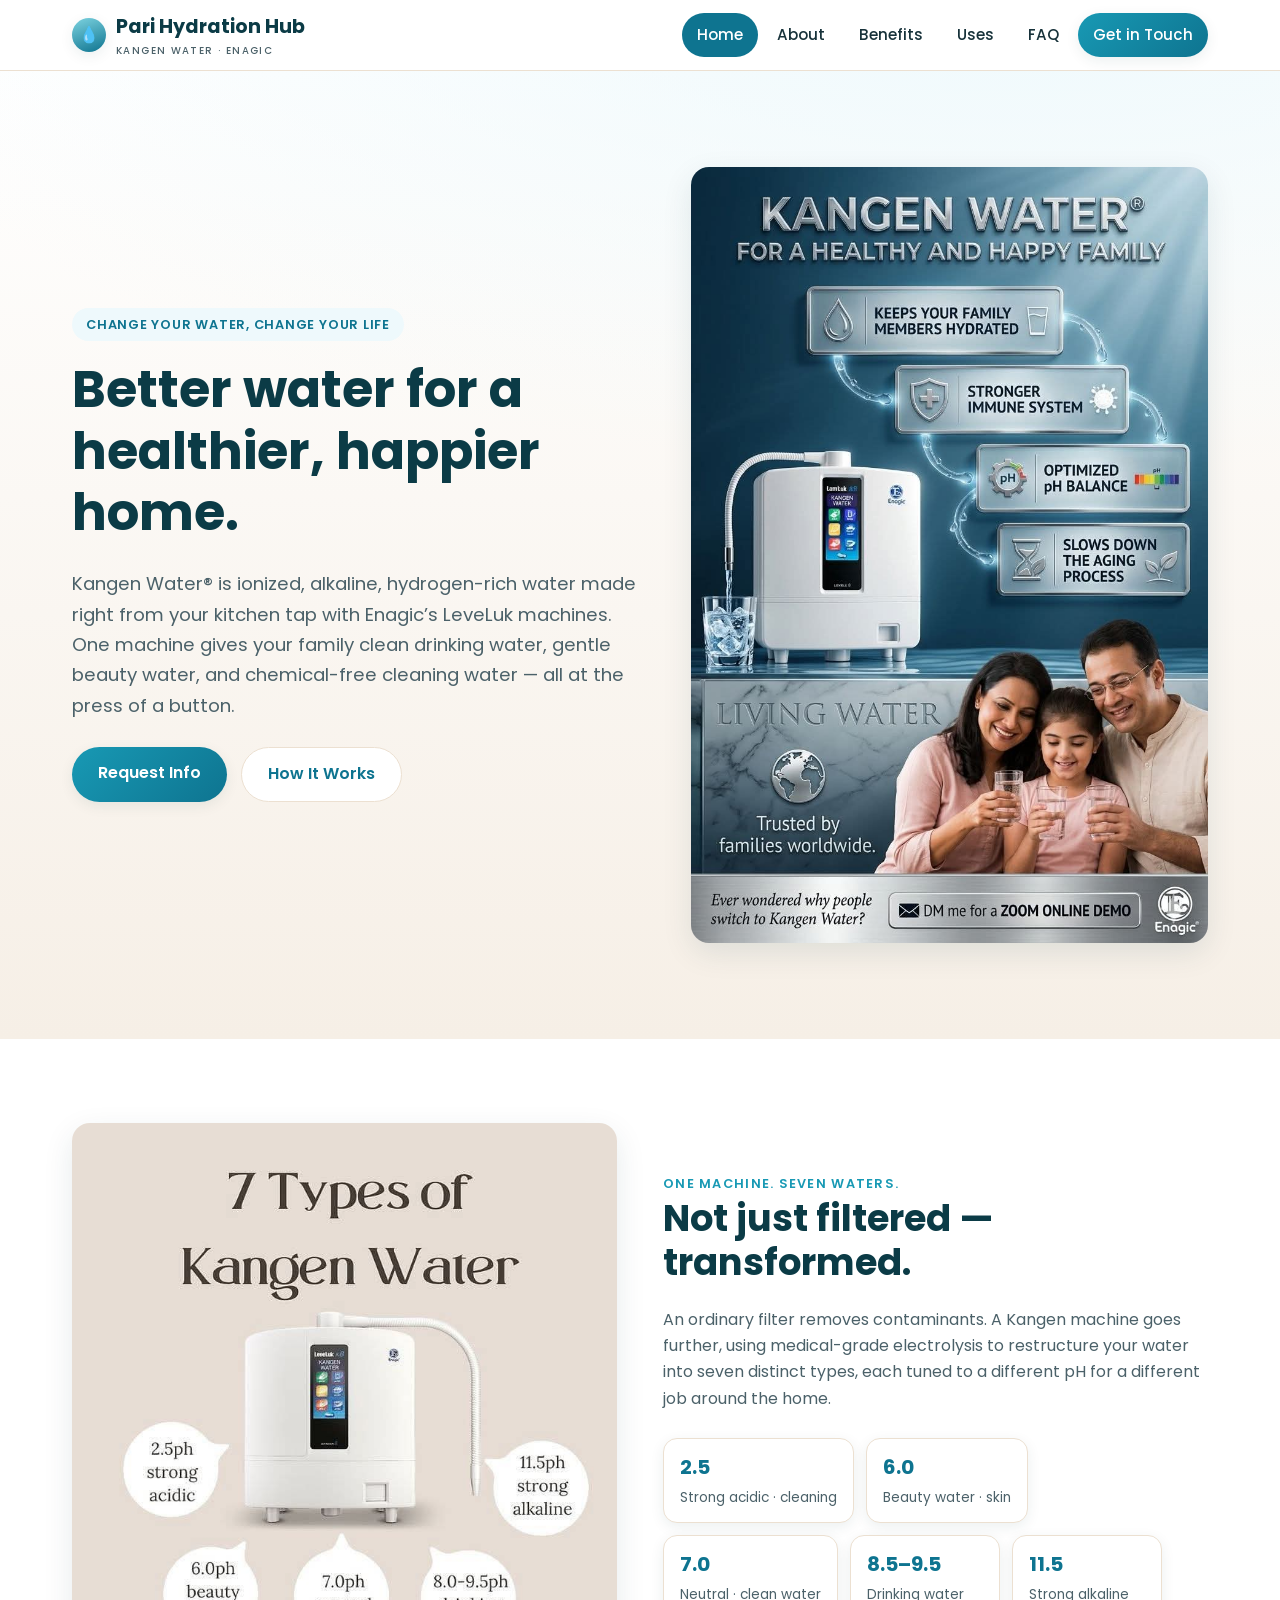
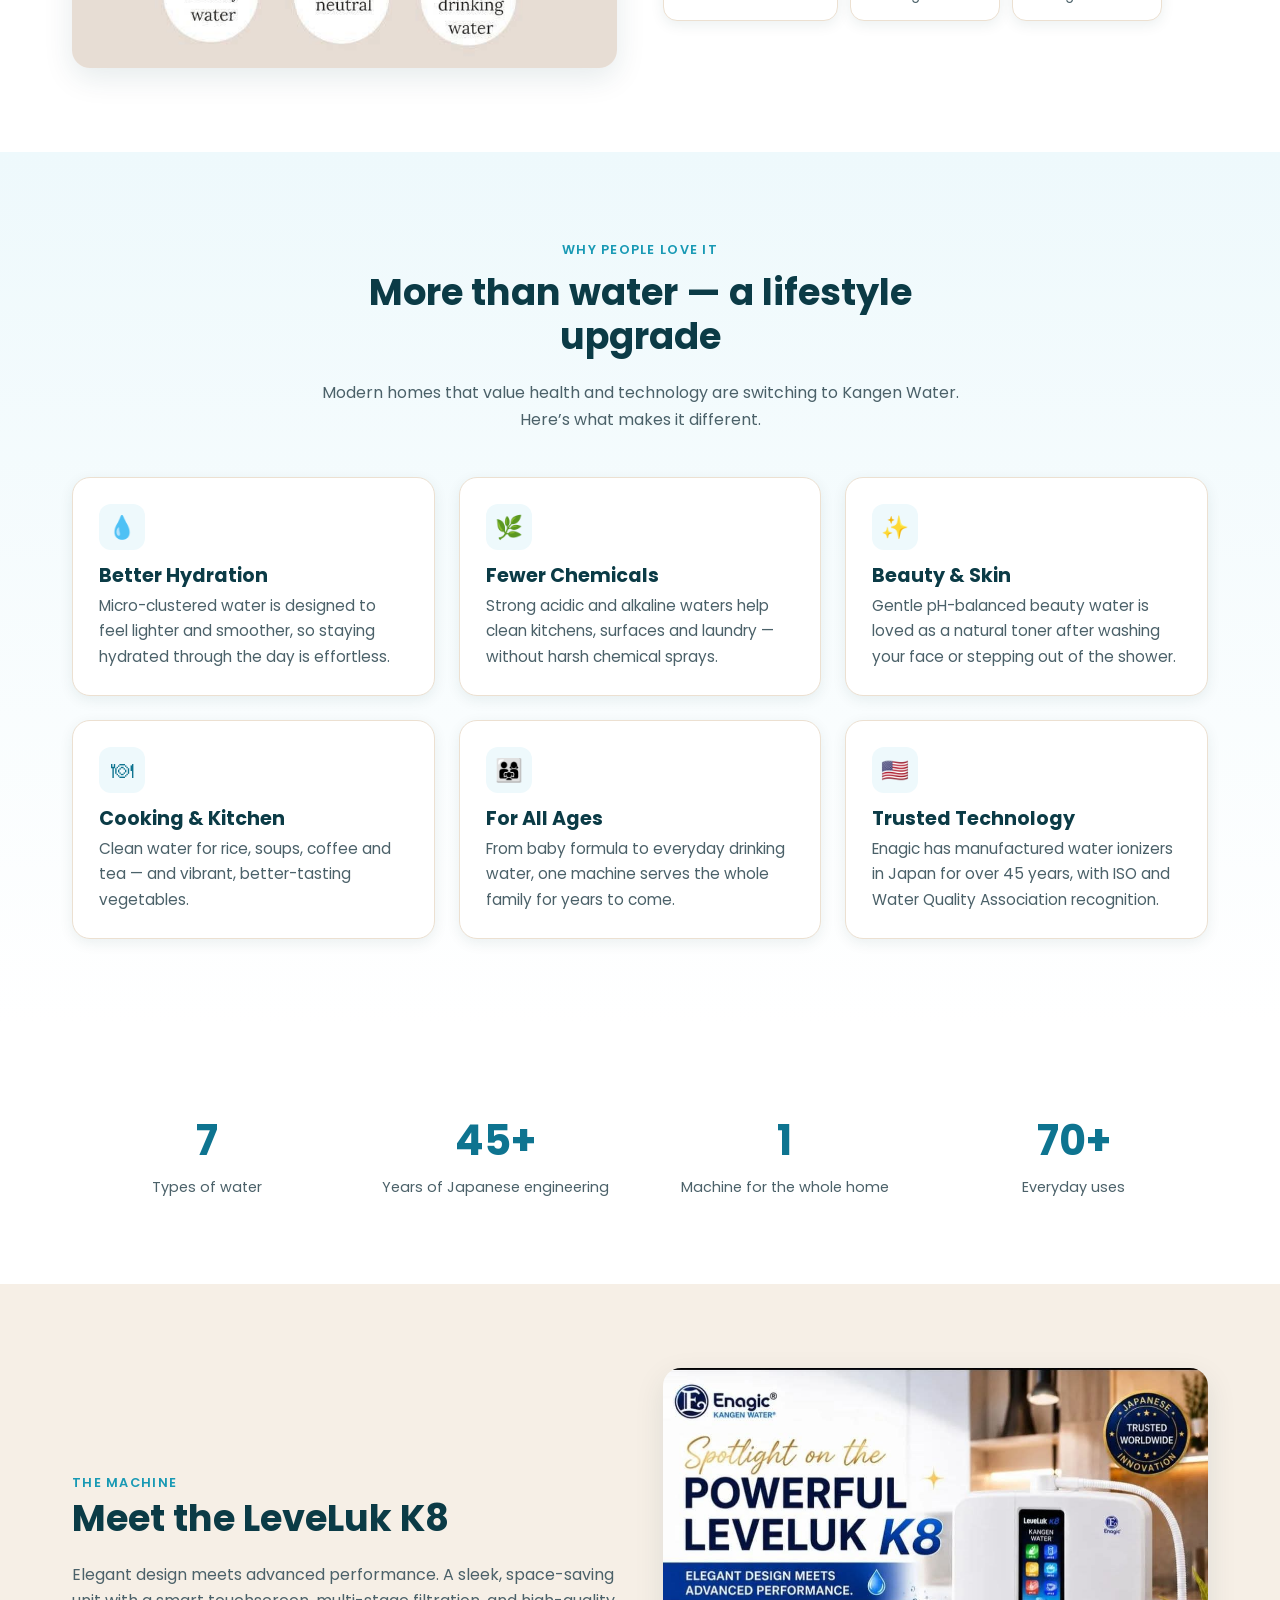
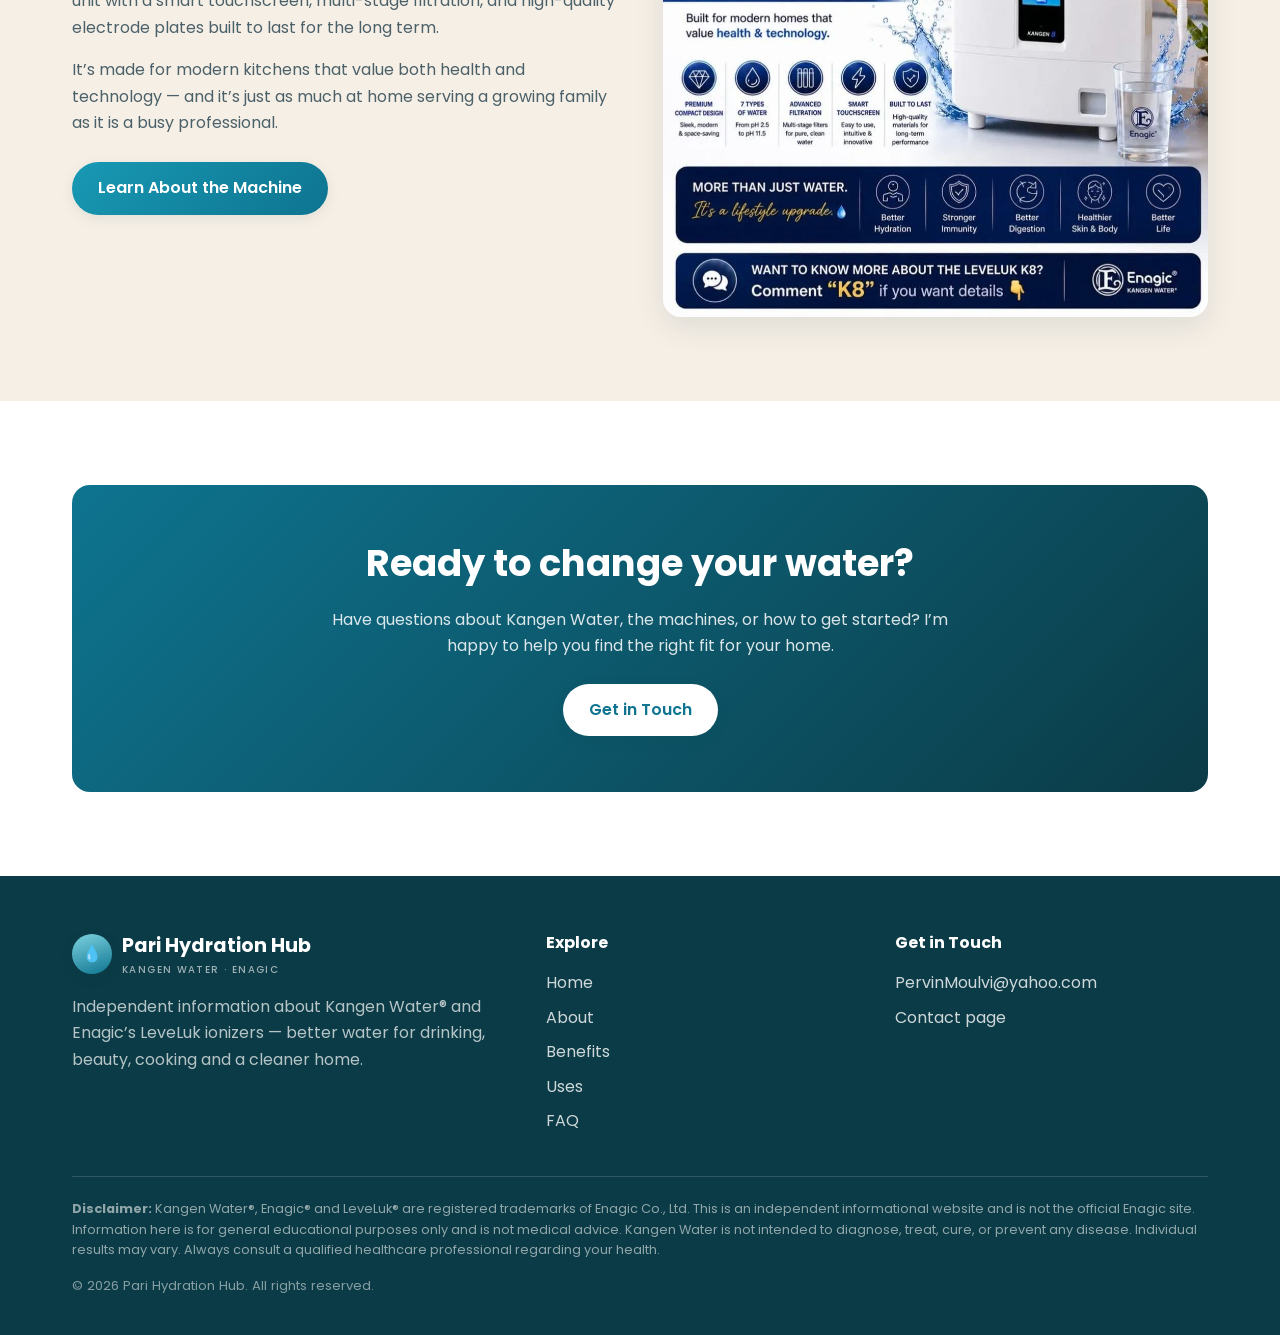
==== index.html @ 1599d46c "Initial commit: Pari Hydration Hub Kangen Water website" ====
<!DOCTYPE html>
<html lang="en">
<head>
  <meta charset="UTF-8" />
  <meta name="viewport" content="width=device-width, initial-scale=1.0" />
  <title>Pari Hydration Hub — Kangen Water by Enagic</title>
  <meta name="description" content="Discover Kangen Water — ionized, alkaline, hydrogen-rich water from Enagic's LeveLuk machines. One machine, seven types of water for drinking, beauty, cooking and cleaning." />
  <link rel="preconnect" href="https://fonts.googleapis.com" />
  <link rel="preconnect" href="https://fonts.gstatic.com" crossorigin />
  <link href="https://fonts.googleapis.com/css2?family=Poppins:wght@400;500;600;700&display=swap" rel="stylesheet" />
  <link rel="stylesheet" href="css/styles.css" />
</head>
<body>

  <!-- HEADER -->
  <header class="site-header">
    <nav class="nav">
      <a class="brand" href="index.html">
        <span class="drop">&#128167;</span>
        <span>Pari Hydration Hub<small>Kangen Water &middot; Enagic</small></span>
      </a>
      <button class="nav-toggle" aria-label="Toggle menu"><span></span><span></span><span></span></button>
      <ul class="nav-links">
        <li><a href="index.html" class="active">Home</a></li>
        <li><a href="about.html">About</a></li>
        <li><a href="benefits.html">Benefits</a></li>
        <li><a href="uses.html">Uses</a></li>
        <li><a href="faq.html">FAQ</a></li>
        <li><a href="contact.html" class="nav-cta">Get in Touch</a></li>
      </ul>
    </nav>
  </header>

  <!-- HERO -->
  <section class="hero">
    <div class="container hero-grid">
      <div>
        <span class="eyebrow">Change Your Water, Change Your Life</span>
        <h1>Better water for a healthier, happier home.</h1>
        <p class="lead">Kangen Water&reg; is ionized, alkaline, hydrogen-rich water made right from your kitchen tap with Enagic&rsquo;s LeveLuk machines. One machine gives your family clean drinking water, gentle beauty water, and chemical-free cleaning water &mdash; all at the press of a button.</p>
        <div class="btn-row">
          <a href="contact.html" class="btn btn-primary">Request Info</a>
          <a href="about.html" class="btn btn-ghost">How It Works</a>
        </div>
      </div>
      <div class="hero-img">
        <img src="img/happy-family.jpg" alt="A family enjoying Kangen Water together" />
      </div>
    </div>
  </section>

  <!-- INTRO / SEVEN TYPES -->
  <section class="block">
    <div class="container split">
      <div class="split-media">
        <img src="img/seven-types.jpg" alt="The seven types of Kangen Water and their pH levels" />
      </div>
      <div>
        <span class="eyebrow" style="color:var(--blue-500);font-weight:600;letter-spacing:.1em;text-transform:uppercase;font-size:.8rem;">One Machine. Seven Waters.</span>
        <h2>Not just filtered &mdash; transformed.</h2>
        <p>An ordinary filter removes contaminants. A Kangen machine goes further, using medical-grade electrolysis to restructure your water into seven distinct types, each tuned to a different pH for a different job around the home.</p>
        <ul class="ph-list">
          <li><b>2.5</b><span>Strong acidic &middot; cleaning</span></li>
          <li><b>6.0</b><span>Beauty water &middot; skin</span></li>
          <li><b>7.0</b><span>Neutral &middot; clean water</span></li>
          <li><b>8.5&ndash;9.5</b><span>Drinking water</span></li>
          <li><b>11.5</b><span>Strong alkaline</span></li>
        </ul>
      </div>
    </div>
  </section>

  <!-- FEATURE CARDS -->
  <section class="block tint">
    <div class="container">
      <div class="section-head">
        <span class="eyebrow">Why People Love It</span>
        <h2>More than water &mdash; a lifestyle upgrade</h2>
        <p>Modern homes that value health and technology are switching to Kangen Water. Here&rsquo;s what makes it different.</p>
      </div>
      <div class="grid grid-3">
        <div class="card">
          <div class="ico">&#128167;</div>
          <h3>Better Hydration</h3>
          <p>Micro-clustered water is designed to feel lighter and smoother, so staying hydrated through the day is effortless.</p>
        </div>
        <div class="card">
          <div class="ico">&#127807;</div>
          <h3>Fewer Chemicals</h3>
          <p>Strong acidic and alkaline waters help clean kitchens, surfaces and laundry &mdash; without harsh chemical sprays.</p>
        </div>
        <div class="card">
          <div class="ico">&#10024;</div>
          <h3>Beauty &amp; Skin</h3>
          <p>Gentle pH-balanced beauty water is loved as a natural toner after washing your face or stepping out of the shower.</p>
        </div>
        <div class="card">
          <div class="ico">&#127869;</div>
          <h3>Cooking &amp; Kitchen</h3>
          <p>Clean water for rice, soups, coffee and tea &mdash; and vibrant, better-tasting vegetables.</p>
        </div>
        <div class="card">
          <div class="ico">&#128104;&#8205;&#128105;&#8205;&#128103;</div>
          <h3>For All Ages</h3>
          <p>From baby formula to everyday drinking water, one machine serves the whole family for years to come.</p>
        </div>
        <div class="card">
          <div class="ico">&#127482;&#127480;</div>
          <h3>Trusted Technology</h3>
          <p>Enagic has manufactured water ionizers in Japan for over 45 years, with ISO and Water Quality Association recognition.</p>
        </div>
      </div>
    </div>
  </section>

  <!-- STATS -->
  <section class="block">
    <div class="container">
      <div class="stats">
        <div><div class="n">7</div><div class="l">Types of water</div></div>
        <div><div class="n">45+</div><div class="l">Years of Japanese engineering</div></div>
        <div><div class="n">1</div><div class="l">Machine for the whole home</div></div>
        <div><div class="n">70+</div><div class="l">Everyday uses</div></div>
      </div>
    </div>
  </section>

  <!-- SPOTLIGHT -->
  <section class="block sand">
    <div class="container split reverse">
      <div class="split-media">
        <img src="img/k8-spotlight.jpg" alt="The Enagic LeveLuk K8 Kangen Water machine" />
      </div>
      <div>
        <span class="eyebrow" style="color:var(--blue-500);font-weight:600;letter-spacing:.1em;text-transform:uppercase;font-size:.8rem;">The Machine</span>
        <h2>Meet the LeveLuk K8</h2>
        <p>Elegant design meets advanced performance. A sleek, space-saving unit with a smart touchscreen, multi-stage filtration, and high-quality electrode plates built to last for the long term.</p>
        <p>It&rsquo;s made for modern kitchens that value both health and technology &mdash; and it&rsquo;s just as much at home serving a growing family as it is a busy professional.</p>
        <div class="btn-row">
          <a href="about.html" class="btn btn-primary">Learn About the Machine</a>
        </div>
      </div>
    </div>
  </section>

  <!-- CTA -->
  <section class="block">
    <div class="container">
      <div class="cta-band">
        <h2>Ready to change your water?</h2>
        <p>Have questions about Kangen Water, the machines, or how to get started? I&rsquo;m happy to help you find the right fit for your home.</p>
        <a href="contact.html" class="btn btn-primary">Get in Touch</a>
      </div>
    </div>
  </section>

  <!-- FOOTER -->
  <footer class="site-footer">
    <div class="container">
      <div class="footer-grid">
        <div>
          <a class="brand footer-brand" href="index.html" style="color:#fff;">
            <span class="drop">&#128167;</span>
            <span>Pari Hydration Hub<small style="color:rgba(255,255,255,.6);">Kangen Water &middot; Enagic</small></span>
          </a>
          <p style="color:rgba(255,255,255,.7); margin-top:16px; max-width:32em;">Independent information about Kangen Water&reg; and Enagic&rsquo;s LeveLuk ionizers &mdash; better water for drinking, beauty, cooking and a cleaner home.</p>
        </div>
        <div>
          <h4>Explore</h4>
          <ul>
            <li><a href="index.html">Home</a></li>
            <li><a href="about.html">About</a></li>
            <li><a href="benefits.html">Benefits</a></li>
            <li><a href="uses.html">Uses</a></li>
            <li><a href="faq.html">FAQ</a></li>
          </ul>
        </div>
        <div>
          <h4>Get in Touch</h4>
          <ul>
            <li><a href="mailto:PervinMoulvi@yahoo.com">PervinMoulvi@yahoo.com</a></li>
            <li><a href="contact.html">Contact page</a></li>
          </ul>
        </div>
      </div>
      <p class="disclaimer">
        <strong>Disclaimer:</strong> Kangen Water&reg;, Enagic&reg; and LeveLuk&reg; are registered trademarks of Enagic Co., Ltd. This is an independent informational website and is not the official Enagic site. Information here is for general educational purposes only and is not medical advice. Kangen Water is not intended to diagnose, treat, cure, or prevent any disease. Individual results may vary. Always consult a qualified healthcare professional regarding your health.
      </p>
      <p class="copyright">&copy; <span id="year">2026</span> Pari Hydration Hub. All rights reserved.</p>
    </div>
  </footer>

  <script src="js/main.js"></script>
</body>
</html>
---- css/styles.css ----
/* ===============================================================
   Pari Hydration Hub — shared stylesheet
   Water-inspired, calm, modern. Works on all pages.
   =============================================================== */

:root {
  --blue-900: #0b3b46;
  --blue-700: #0e7490;
  --blue-500: #1899b4;
  --blue-300: #7dd3e0;
  --blue-50:  #eef9fc;
  --sand-100: #f6efe6;
  --sand-200: #ece0d1;
  --ink:      #17323a;
  --ink-soft: #4b6169;
  --white:    #ffffff;
  --shadow:   0 10px 30px rgba(11, 59, 70, 0.10);
  --shadow-sm:0 4px 14px rgba(11, 59, 70, 0.08);
  --radius:   18px;
  --maxw:     1180px;
  --font:     'Poppins', -apple-system, BlinkMacSystemFont, 'Segoe UI', Roboto, Helvetica, Arial, sans-serif;
}

* { box-sizing: border-box; }

html { scroll-behavior: smooth; }

body {
  margin: 0;
  font-family: var(--font);
  color: var(--ink);
  background: var(--white);
  line-height: 1.65;
  -webkit-font-smoothing: antialiased;
}

img { max-width: 100%; display: block; }

a { color: var(--blue-700); text-decoration: none; }
a:hover { color: var(--blue-500); }

h1, h2, h3 { line-height: 1.2; color: var(--blue-900); font-weight: 700; }
h1 { font-size: clamp(2rem, 5vw, 3.2rem); margin: 0 0 .5em; }
h2 { font-size: clamp(1.5rem, 3.5vw, 2.3rem); margin: 0 0 .6em; }
h3 { font-size: 1.2rem; margin: 0 0 .4em; }
p  { margin: 0 0 1em; color: var(--ink-soft); }

.container { max-width: var(--maxw); margin: 0 auto; padding: 0 22px; }

/* ---------- Header / Nav ---------- */
.site-header {
  position: sticky; top: 0; z-index: 50;
  background: rgba(255,255,255,0.92);
  backdrop-filter: blur(10px);
  border-bottom: 1px solid var(--sand-200);
}
.nav {
  display: flex; align-items: center; justify-content: space-between;
  height: 70px; max-width: var(--maxw); margin: 0 auto; padding: 0 22px;
}
.brand { display: flex; align-items: center; gap: 10px; font-weight: 700; font-size: 1.2rem; color: var(--blue-900); }
.brand .drop {
  width: 34px; height: 34px; border-radius: 50%;
  background: linear-gradient(160deg, var(--blue-300), var(--blue-700));
  display: grid; place-items: center; color: #fff; font-size: 1rem;
  box-shadow: var(--shadow-sm);
}
.brand small { display:block; font-size:.62rem; letter-spacing:.14em; color: var(--ink-soft); font-weight:500; text-transform: uppercase; }

.nav-links { display: flex; align-items: center; gap: 4px; list-style: none; margin: 0; padding: 0; }
.nav-links a {
  display: inline-block; padding: 9px 15px; border-radius: 999px;
  color: var(--ink); font-weight: 500; font-size: .95rem; transition: .2s;
}
.nav-links a:hover { background: var(--blue-50); color: var(--blue-700); }
.nav-links a.active { background: var(--blue-700); color: #fff; }
.nav-cta {
  background: linear-gradient(135deg, var(--blue-500), var(--blue-700)) !important;
  color: #fff !important; box-shadow: var(--shadow-sm);
}

.nav-toggle { display: none; background: none; border: 0; cursor: pointer; padding: 8px; }
.nav-toggle span { display:block; width: 24px; height: 2.5px; background: var(--blue-900); margin: 5px 0; border-radius: 2px; transition:.3s; }

/* ---------- Hero ---------- */
.hero {
  background:
    radial-gradient(1200px 500px at 80% -10%, var(--blue-50), transparent),
    linear-gradient(180deg, #fff, var(--sand-100));
  padding: clamp(48px, 8vw, 96px) 0;
}
.hero-grid { display: grid; grid-template-columns: 1.05fr .95fr; gap: 48px; align-items: center; }
.hero .eyebrow {
  display: inline-block; background: var(--blue-50); color: var(--blue-700);
  padding: 6px 14px; border-radius: 999px; font-size: .8rem; font-weight: 600;
  letter-spacing: .06em; text-transform: uppercase; margin-bottom: 18px;
}
.hero p.lead { font-size: 1.15rem; max-width: 34em; }
.hero-img img { border-radius: var(--radius); box-shadow: var(--shadow); }

/* ---------- Buttons ---------- */
.btn {
  display: inline-block; padding: 13px 26px; border-radius: 999px;
  font-weight: 600; font-size: 1rem; cursor: pointer; border: 0; transition: .2s;
}
.btn-primary { background: linear-gradient(135deg, var(--blue-500), var(--blue-700)); color: #fff; box-shadow: var(--shadow-sm); }
.btn-primary:hover { transform: translateY(-2px); color:#fff; box-shadow: var(--shadow); }
.btn-ghost { background: #fff; color: var(--blue-700); border: 1.5px solid var(--sand-200); }
.btn-ghost:hover { border-color: var(--blue-300); color: var(--blue-700); }
.btn-row { display: flex; flex-wrap: wrap; gap: 14px; margin-top: 26px; }

/* ---------- Sections ---------- */
section.block { padding: clamp(46px, 7vw, 84px) 0; }
.section-head { max-width: 42em; margin: 0 auto 44px; text-align: center; }
.section-head .eyebrow {
  display:inline-block; color: var(--blue-500); font-weight:600; letter-spacing:.1em;
  text-transform: uppercase; font-size:.8rem; margin-bottom:10px;
}
.tint { background: linear-gradient(180deg, var(--blue-50), #fff); }
.sand { background: var(--sand-100); }

/* ---------- Split rows (text + image) ---------- */
.split { display: grid; grid-template-columns: 1fr 1fr; gap: 46px; align-items: center; }
.split.reverse .split-media { order: 2; }
.split-media img { border-radius: var(--radius); box-shadow: var(--shadow); }
.split + .split { margin-top: 70px; }

/* ---------- Cards ---------- */
.grid { display: grid; gap: 24px; }
.grid-3 { grid-template-columns: repeat(3, 1fr); }
.grid-2 { grid-template-columns: repeat(2, 1fr); }
.card {
  background: #fff; border: 1px solid var(--sand-200); border-radius: var(--radius);
  padding: 26px; box-shadow: var(--shadow-sm); transition: .2s;
}
.card:hover { transform: translateY(-4px); box-shadow: var(--shadow); }
.card .ico {
  width: 46px; height: 46px; border-radius: 12px; display: grid; place-items: center;
  background: var(--blue-50); color: var(--blue-700); font-size: 1.4rem; margin-bottom: 14px;
}
.card h3 { margin-bottom: 6px; }
.card p { margin: 0; font-size: .96rem; }

.imgcard { padding: 0; overflow: hidden; }
.imgcard img { width: 100%; aspect-ratio: 4/5; object-fit: cover; }
.imgcard .body { padding: 20px 22px 24px; }

/* pH chips */
.ph-list { display:flex; flex-wrap:wrap; gap:12px; list-style:none; padding:0; margin: 26px 0 0; }
.ph-list li {
  background:#fff; border:1px solid var(--sand-200); border-radius:14px; padding:12px 16px;
  box-shadow: var(--shadow-sm); min-width: 150px;
}
.ph-list b { display:block; color: var(--blue-700); font-size:1.25rem; }
.ph-list span { font-size:.85rem; color: var(--ink-soft); }

/* ---------- Stats strip ---------- */
.stats { display:grid; grid-template-columns: repeat(4,1fr); gap: 20px; text-align:center; }
.stats .n { font-size: clamp(1.8rem,4vw,2.6rem); font-weight:700; color: var(--blue-700); }
.stats .l { color: var(--ink-soft); font-size:.9rem; }

/* ---------- FAQ ---------- */
.faq-item {
  background:#fff; border:1px solid var(--sand-200); border-radius: 14px;
  margin-bottom: 14px; overflow: hidden;
}
.faq-item summary {
  cursor: pointer; list-style: none; padding: 18px 22px; font-weight: 600;
  color: var(--blue-900); display:flex; justify-content: space-between; gap: 16px; align-items:center;
}
.faq-item summary::-webkit-details-marker { display:none; }
.faq-item summary::after { content:"+"; color: var(--blue-500); font-size:1.4rem; font-weight:400; }
.faq-item[open] summary::after { content:"\2013"; }
.faq-item .a { padding: 0 22px 20px; color: var(--ink-soft); }

/* ---------- CTA band ---------- */
.cta-band {
  background: linear-gradient(135deg, var(--blue-700), var(--blue-900));
  color: #fff; border-radius: var(--radius); padding: clamp(34px,5vw,56px); text-align: center;
}
.cta-band h2 { color: #fff; }
.cta-band p { color: rgba(255,255,255,.85); max-width: 40em; margin: 0 auto 24px; }
.cta-band .btn-primary { background:#fff; color: var(--blue-700); }
.cta-band .btn-primary:hover { color: var(--blue-700); }

/* ---------- Footer ---------- */
.site-footer { background: var(--blue-900); color: rgba(255,255,255,.8); padding: 54px 0 26px; margin-top: 0; }
.footer-grid { display:grid; grid-template-columns: 1.4fr 1fr 1fr; gap: 36px; }
.site-footer h4 { color:#fff; font-size: 1rem; margin: 0 0 14px; }
.site-footer a { color: rgba(255,255,255,.8); }
.site-footer a:hover { color:#fff; }
.site-footer ul { list-style:none; padding:0; margin:0; }
.site-footer li { margin-bottom: 8px; }
.footer-brand .drop { width:40px;height:40px; }
.disclaimer {
  border-top: 1px solid rgba(255,255,255,.15); margin-top: 34px; padding-top: 22px;
  font-size: .8rem; color: rgba(255,255,255,.55); line-height:1.6;
}
.copyright { margin-top: 14px; font-size:.82rem; color: rgba(255,255,255,.5); }

/* ---------- Responsive ---------- */
@media (max-width: 900px) {
  .hero-grid, .split, .grid-3, .grid-2, .footer-grid { grid-template-columns: 1fr; }
  .split.reverse .split-media { order: 0; }
  .hero-img { order: -1; }
  .stats { grid-template-columns: repeat(2,1fr); }

  .nav-links {
    position: fixed; inset: 70px 0 auto 0; background:#fff; flex-direction: column;
    align-items: stretch; gap: 0; padding: 10px 16px 20px; border-bottom:1px solid var(--sand-200);
    box-shadow: var(--shadow); transform: translateY(-140%); transition: transform .3s ease; height: auto;
  }
  .nav-links.open { transform: translateY(0); }
  .nav-links a { padding: 14px 12px; border-radius: 10px; }
  .nav-toggle { display: block; }
}
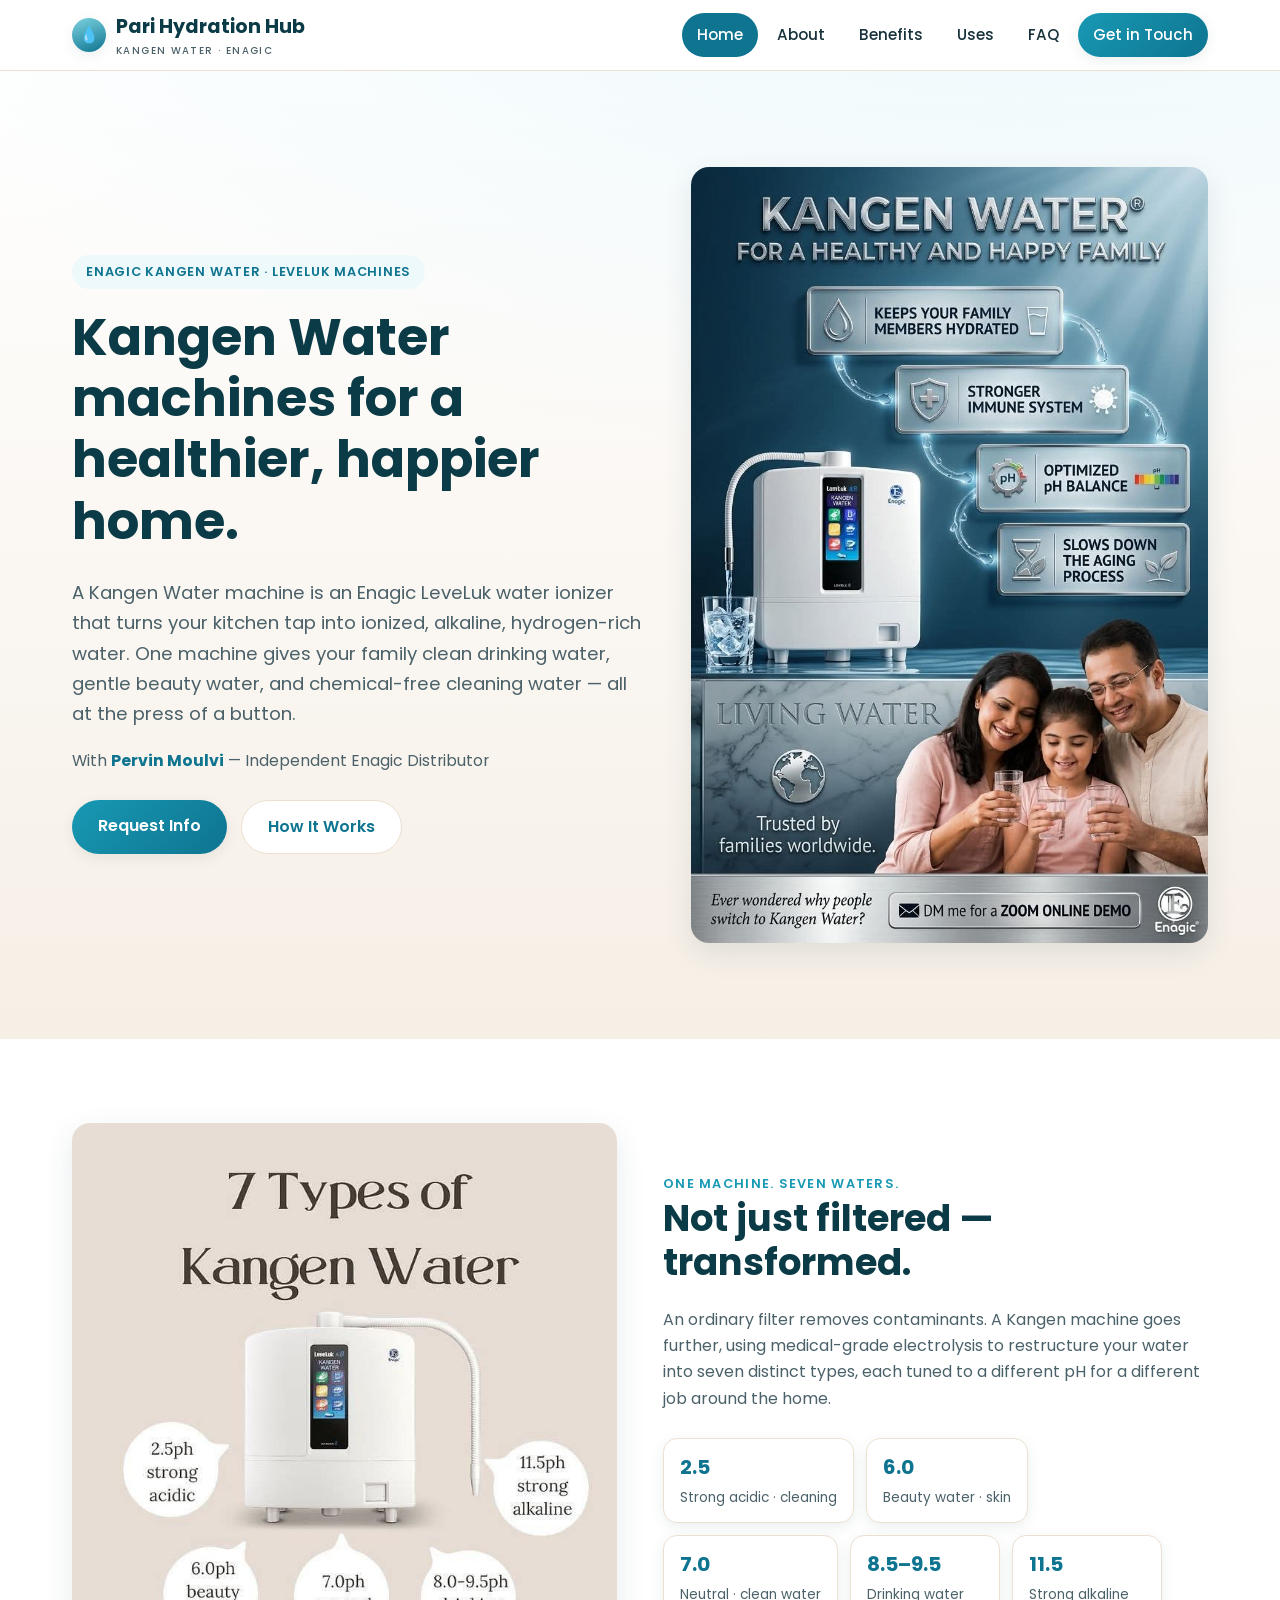
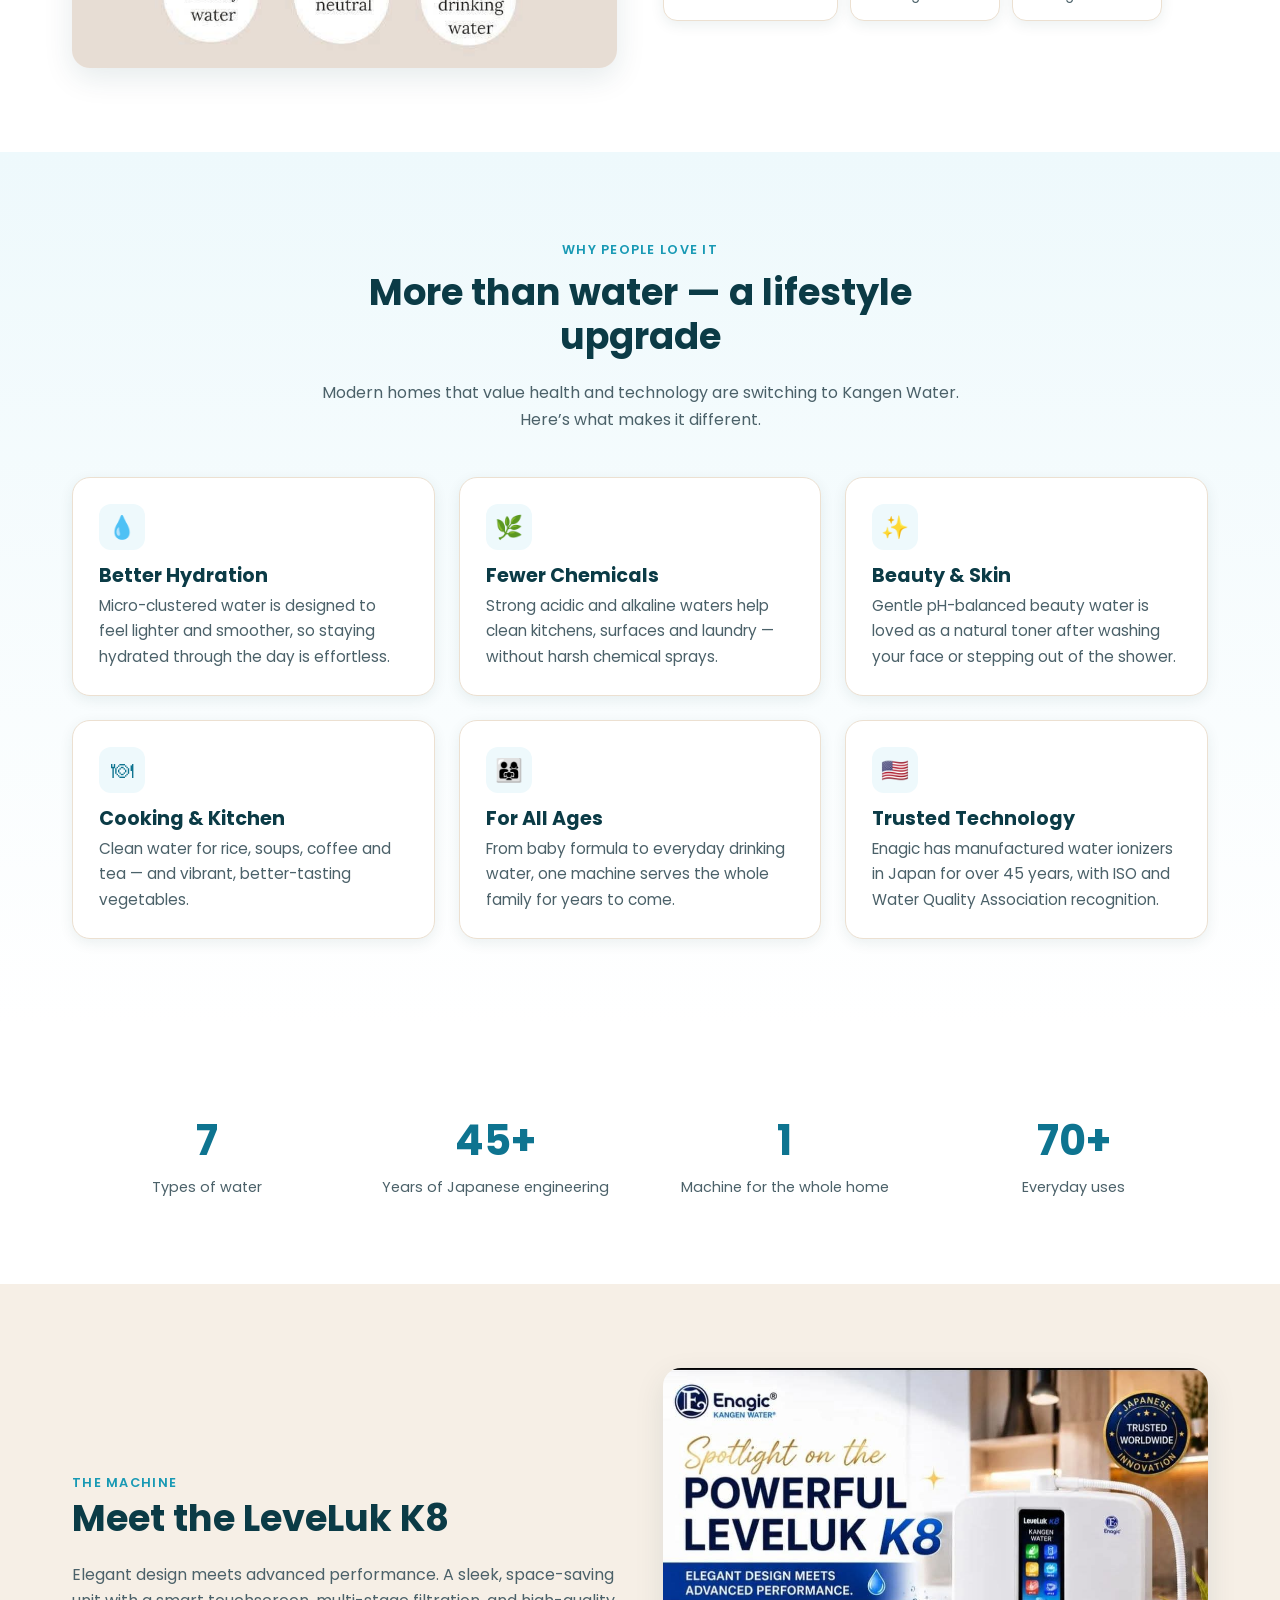
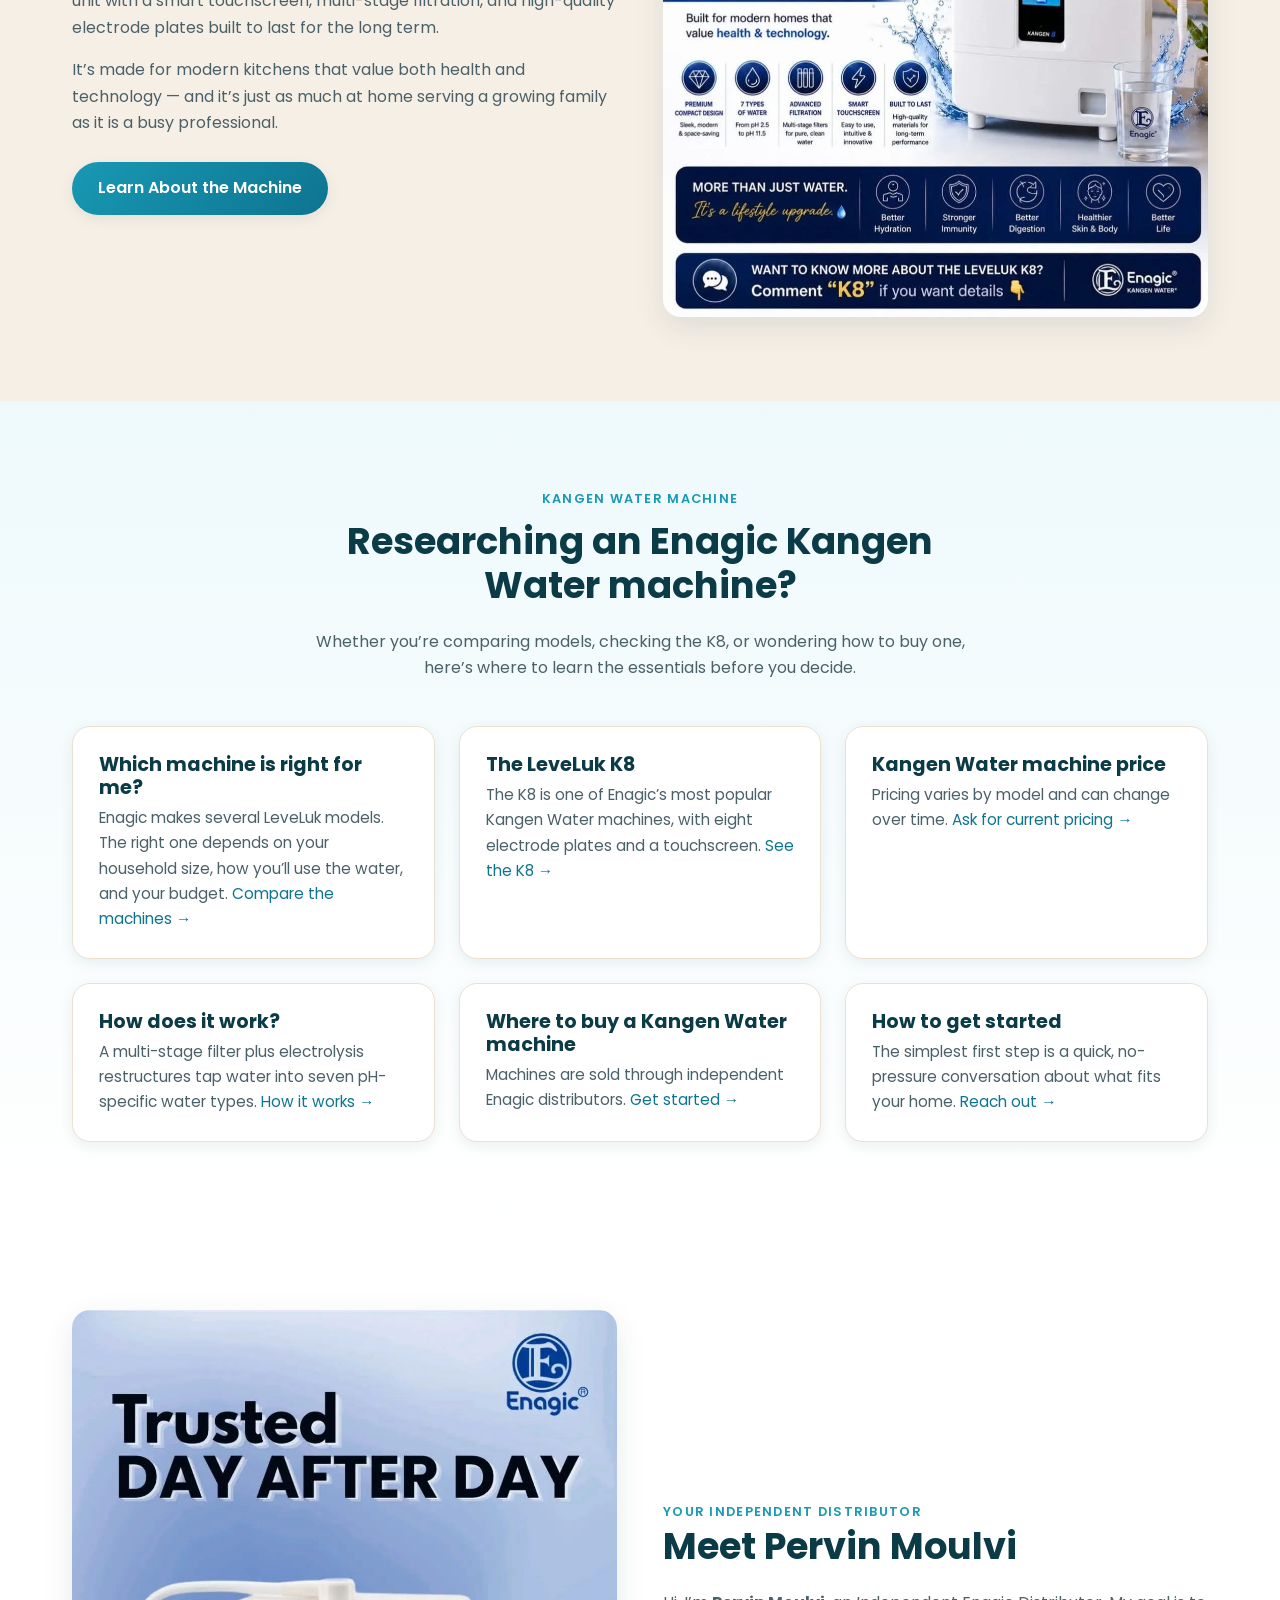
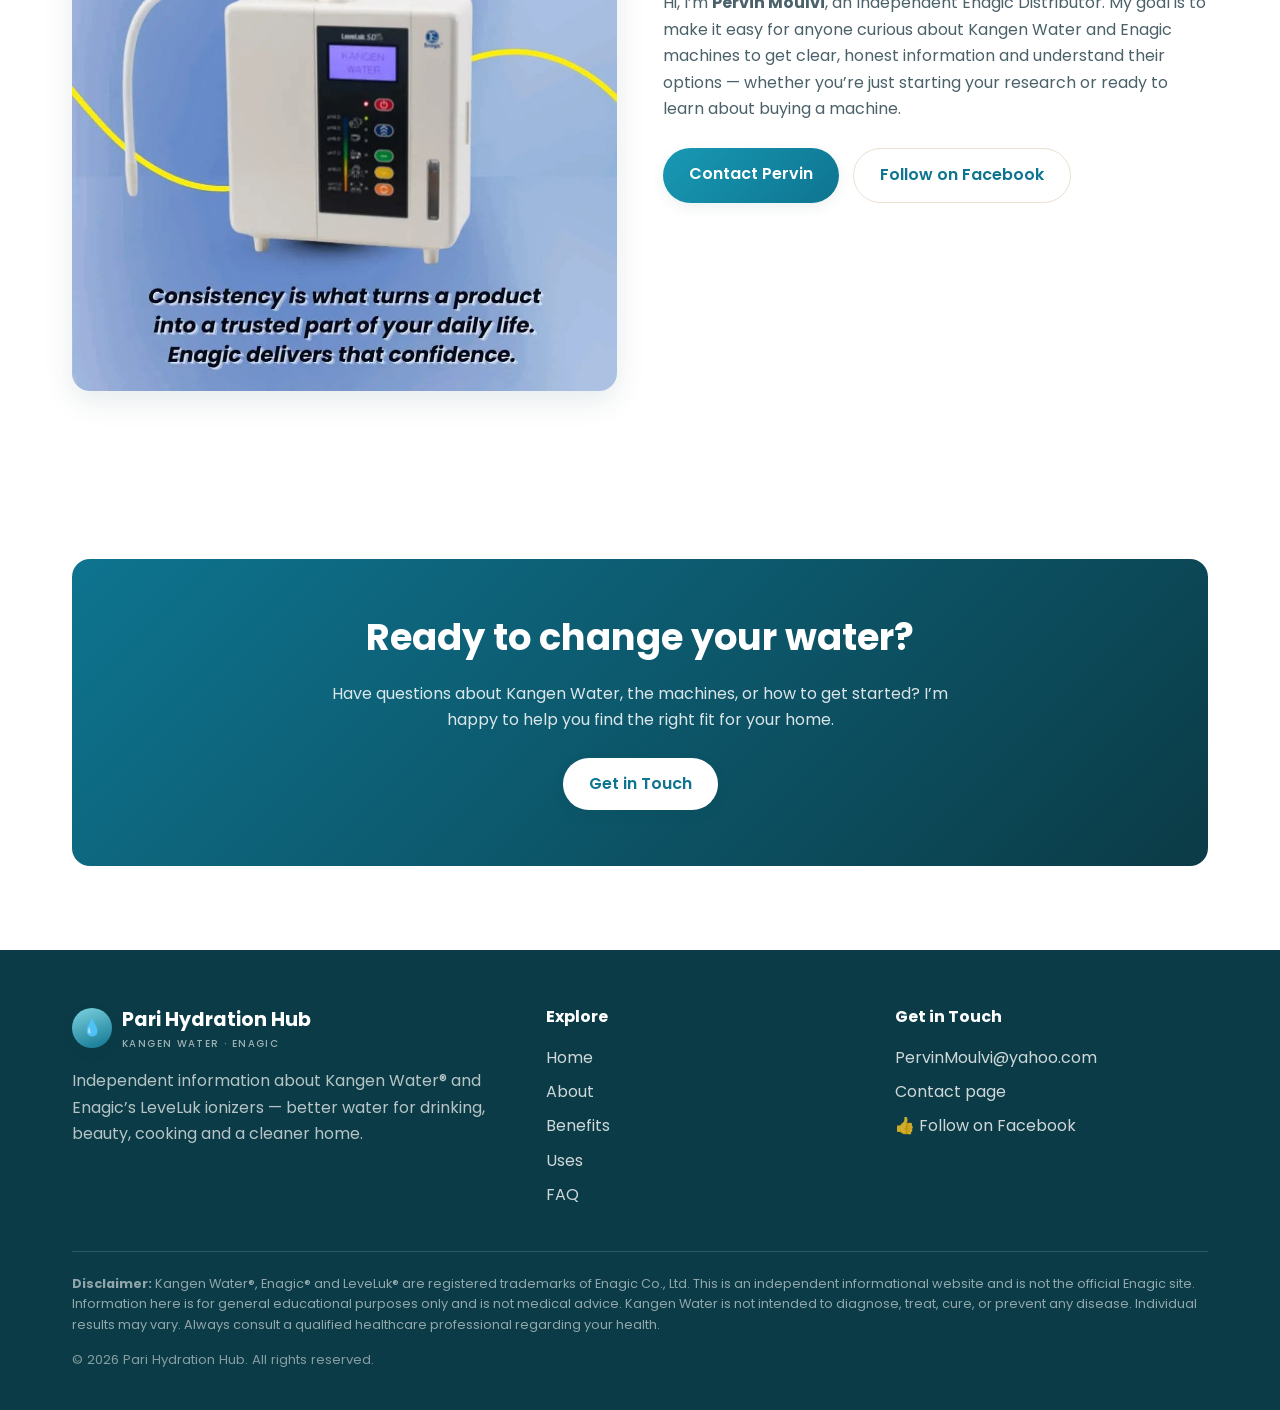
==== commit da765a74: "SEO: keyword-rich titles/meta, Pervin Moulvi distributor branding, Kangen Water Machine section, exp" ====
--- a/index.html
+++ b/index.html
@@ -3,8 +3,15 @@
 <head>
   <meta charset="UTF-8" />
   <meta name="viewport" content="width=device-width, initial-scale=1.0" />
-  <title>Pari Hydration Hub — Kangen Water by Enagic</title>
-  <meta name="description" content="Discover Kangen Water — ionized, alkaline, hydrogen-rich water from Enagic's LeveLuk machines. One machine, seven types of water for drinking, beauty, cooking and cleaning." />
+  <title>Kangen Water Machine | Enagic Kangen Water — Pari Hydration Hub</title>
+  <meta name="description" content="Learn about Enagic Kangen Water machines, including the LeveLuk K8. Discover how a Kangen Water machine works, the seven water types it makes, and how to get started — with independent distributor Pervin Moulvi." />
+  <link rel="canonical" href="https://codexai-us.github.io/pari-hydration-hub/" />
+  <meta property="og:type" content="website" />
+  <meta property="og:title" content="Kangen Water Machine | Enagic Kangen Water — Pari Hydration Hub" />
+  <meta property="og:description" content="Learn about Enagic Kangen Water machines, including the LeveLuk K8 — how they work, the water types they make, and how to get started." />
+  <meta property="og:url" content="https://codexai-us.github.io/pari-hydration-hub/" />
+  <meta property="og:image" content="https://codexai-us.github.io/pari-hydration-hub/img/k8-spotlight.jpg" />
+  <meta name="twitter:card" content="summary_large_image" />
   <link rel="preconnect" href="https://fonts.googleapis.com" />
   <link rel="preconnect" href="https://fonts.gstatic.com" crossorigin />
   <link href="https://fonts.googleapis.com/css2?family=Poppins:wght@400;500;600;700&display=swap" rel="stylesheet" />
@@ -35,9 +42,10 @@
   <section class="hero">
     <div class="container hero-grid">
       <div>
-        <span class="eyebrow">Change Your Water, Change Your Life</span>
-        <h1>Better water for a healthier, happier home.</h1>
-        <p class="lead">Kangen Water&reg; is ionized, alkaline, hydrogen-rich water made right from your kitchen tap with Enagic&rsquo;s LeveLuk machines. One machine gives your family clean drinking water, gentle beauty water, and chemical-free cleaning water &mdash; all at the press of a button.</p>
+        <span class="eyebrow">Enagic Kangen Water &middot; LeveLuk Machines</span>
+        <h1>Kangen Water machines for a healthier, happier home.</h1>
+        <p class="lead">A Kangen Water machine is an Enagic LeveLuk water ionizer that turns your kitchen tap into ionized, alkaline, hydrogen-rich water. One machine gives your family clean drinking water, gentle beauty water, and chemical-free cleaning water &mdash; all at the press of a button.</p>
+        <p class="byline">With <strong>Pervin Moulvi</strong> &mdash; Independent Enagic Distributor</p>
         <div class="btn-row">
           <a href="contact.html" class="btn btn-primary">Request Info</a>
           <a href="about.html" class="btn btn-ghost">How It Works</a>
@@ -143,6 +151,61 @@
     </div>
   </section>
 
+  <!-- KANGEN WATER MACHINE / SEARCH INTENT -->
+  <section class="block tint">
+    <div class="container">
+      <div class="section-head">
+        <span class="eyebrow">Kangen Water Machine</span>
+        <h2>Researching an Enagic Kangen Water machine?</h2>
+        <p>Whether you&rsquo;re comparing models, checking the K8, or wondering how to buy one, here&rsquo;s where to learn the essentials before you decide.</p>
+      </div>
+      <div class="grid grid-3">
+        <div class="card">
+          <h3>Which machine is right for me?</h3>
+          <p>Enagic makes several LeveLuk models. The right one depends on your household size, how you&rsquo;ll use the water, and your budget. <a href="about.html">Compare the machines &rarr;</a></p>
+        </div>
+        <div class="card">
+          <h3>The LeveLuk K8</h3>
+          <p>The K8 is one of Enagic&rsquo;s most popular Kangen Water machines, with eight electrode plates and a touchscreen. <a href="about.html">See the K8 &rarr;</a></p>
+        </div>
+        <div class="card">
+          <h3>Kangen Water machine price</h3>
+          <p>Pricing varies by model and can change over time. <a href="contact.html">Ask for current pricing &rarr;</a></p>
+        </div>
+        <div class="card">
+          <h3>How does it work?</h3>
+          <p>A multi-stage filter plus electrolysis restructures tap water into seven pH-specific water types. <a href="about.html">How it works &rarr;</a></p>
+        </div>
+        <div class="card">
+          <h3>Where to buy a Kangen Water machine</h3>
+          <p>Machines are sold through independent Enagic distributors. <a href="contact.html">Get started &rarr;</a></p>
+        </div>
+        <div class="card">
+          <h3>How to get started</h3>
+          <p>The simplest first step is a quick, no-pressure conversation about what fits your home. <a href="contact.html">Reach out &rarr;</a></p>
+        </div>
+      </div>
+    </div>
+  </section>
+
+  <!-- MEET PERVIN -->
+  <section class="block">
+    <div class="container split">
+      <div class="split-media">
+        <img src="img/trusted.jpg" alt="Pervin Moulvi — Independent Enagic Kangen Water distributor" />
+      </div>
+      <div>
+        <span class="eyebrow" style="color:var(--blue-500);font-weight:600;letter-spacing:.1em;text-transform:uppercase;font-size:.8rem;">Your Independent Distributor</span>
+        <h2>Meet Pervin Moulvi</h2>
+        <p>Hi, I&rsquo;m <strong>Pervin Moulvi</strong>, an Independent Enagic Distributor. My goal is to make it easy for anyone curious about Kangen Water and Enagic machines to get clear, honest information and understand their options &mdash; whether you&rsquo;re just starting your research or ready to learn about buying a machine.</p>
+        <div class="btn-row">
+          <a href="contact.html" class="btn btn-primary">Contact Pervin</a>
+          <a href="https://www.facebook.com/share/1JfewySeh7/" class="btn btn-ghost" target="_blank" rel="noopener">Follow on Facebook</a>
+        </div>
+      </div>
+    </div>
+  </section>
+
   <!-- CTA -->
   <section class="block">
     <div class="container">
@@ -180,6 +243,7 @@
           <ul>
             <li><a href="mailto:PervinMoulvi@yahoo.com">PervinMoulvi@yahoo.com</a></li>
             <li><a href="contact.html">Contact page</a></li>
+            <li class="footer-social"><a href="https://www.facebook.com/share/1JfewySeh7/" target="_blank" rel="noopener">&#128077; Follow on Facebook</a></li>
           </ul>
         </div>
       </div>
@@ -191,5 +255,21 @@
   </footer>
 
   <script src="js/main.js"></script>
+  <script type="application/ld+json">
+  {
+    "@context": "https://schema.org",
+    "@type": "WebSite",
+    "name": "Pari Hydration Hub",
+    "url": "https://codexai-us.github.io/pari-hydration-hub/",
+    "description": "Independent information about Enagic Kangen Water machines, including the LeveLuk K8.",
+    "publisher": {
+      "@type": "Person",
+      "name": "Pervin Moulvi",
+      "jobTitle": "Independent Enagic Distributor",
+      "email": "mailto:PervinMoulvi@yahoo.com",
+      "sameAs": ["https://www.facebook.com/share/1JfewySeh7/"]
+    }
+  }
+  </script>
 </body>
 </html>
--- a/css/styles.css
+++ b/css/styles.css
@@ -96,7 +96,12 @@
   letter-spacing: .06em; text-transform: uppercase; margin-bottom: 18px;
 }
 .hero p.lead { font-size: 1.15rem; max-width: 34em; }
+.byline { font-size: .98rem; color: var(--ink-soft); margin: 4px 0 22px; }
+.byline strong { color: var(--blue-700); }
 .hero-img img { border-radius: var(--radius); box-shadow: var(--shadow); }
+
+/* Facebook link in footer */
+.footer-social a { display: inline-flex; align-items: center; gap: 6px; }
 
 /* ---------- Buttons ---------- */
 .btn {
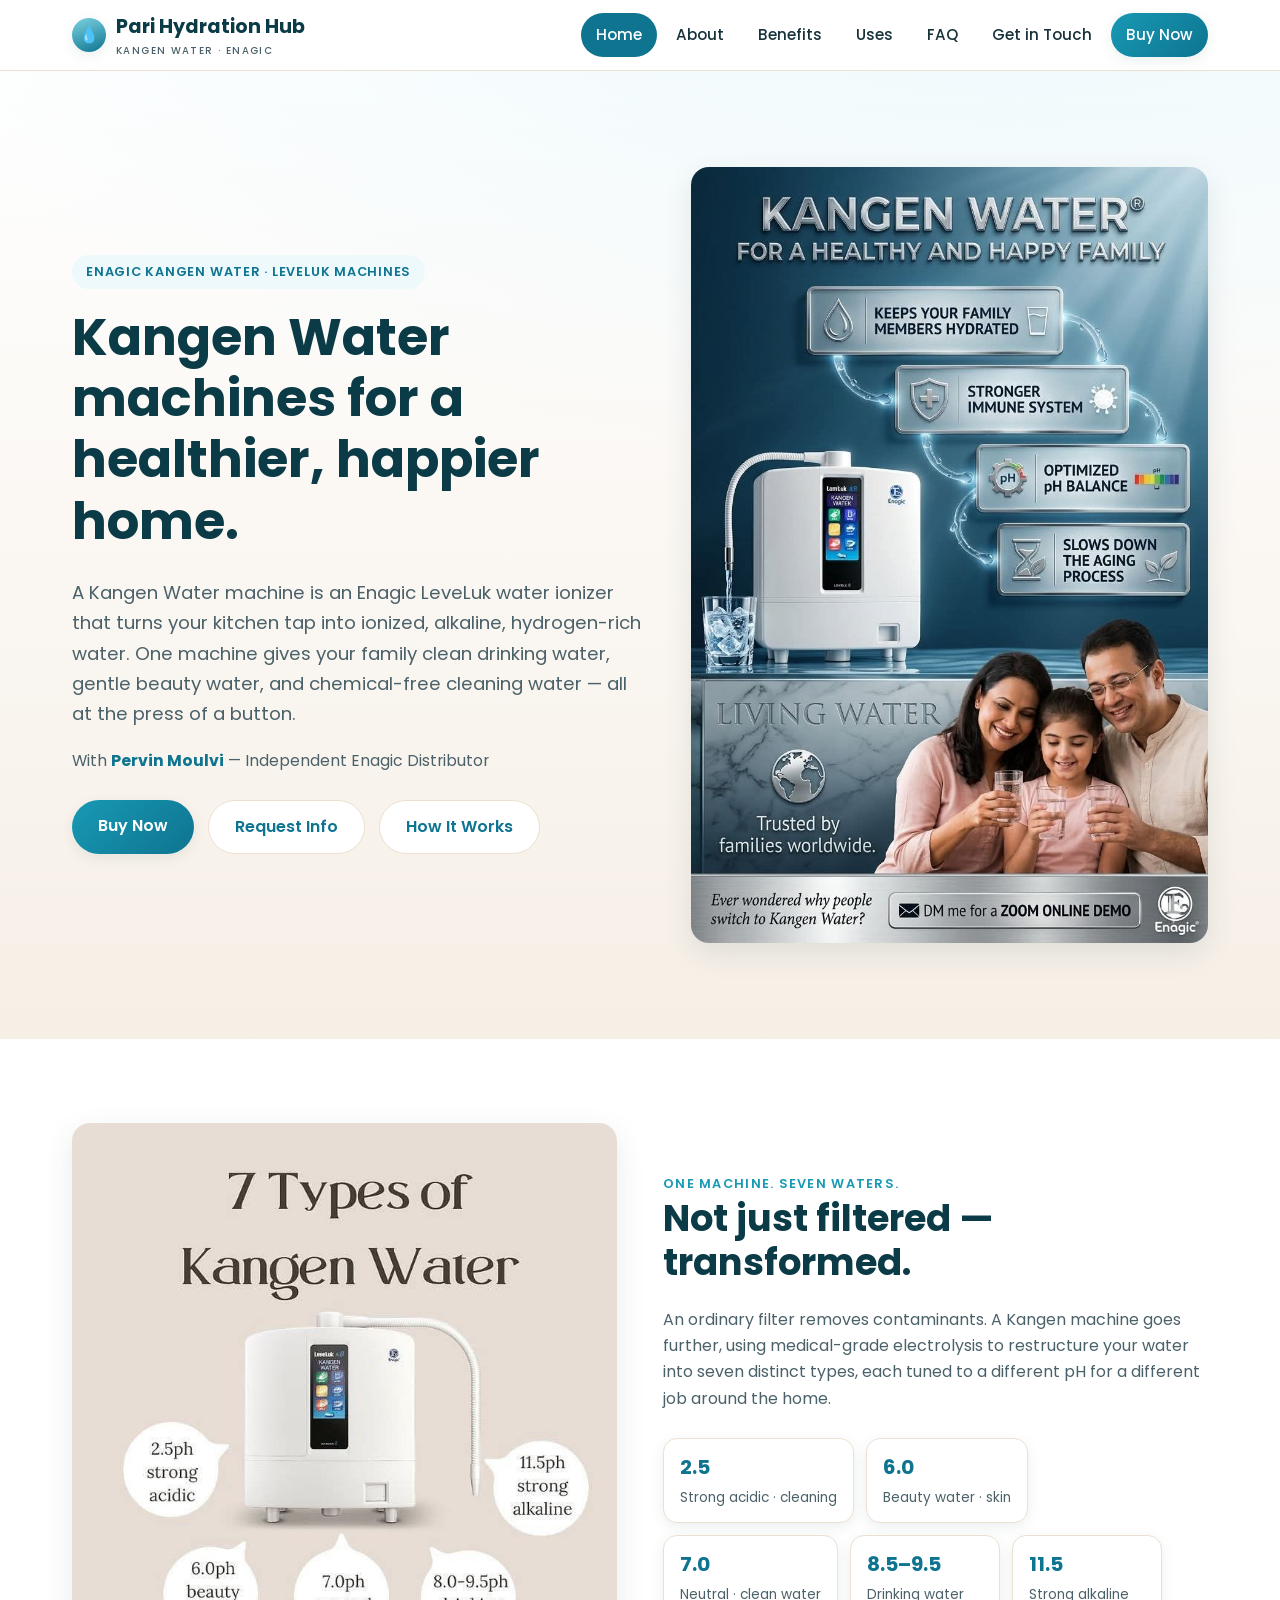
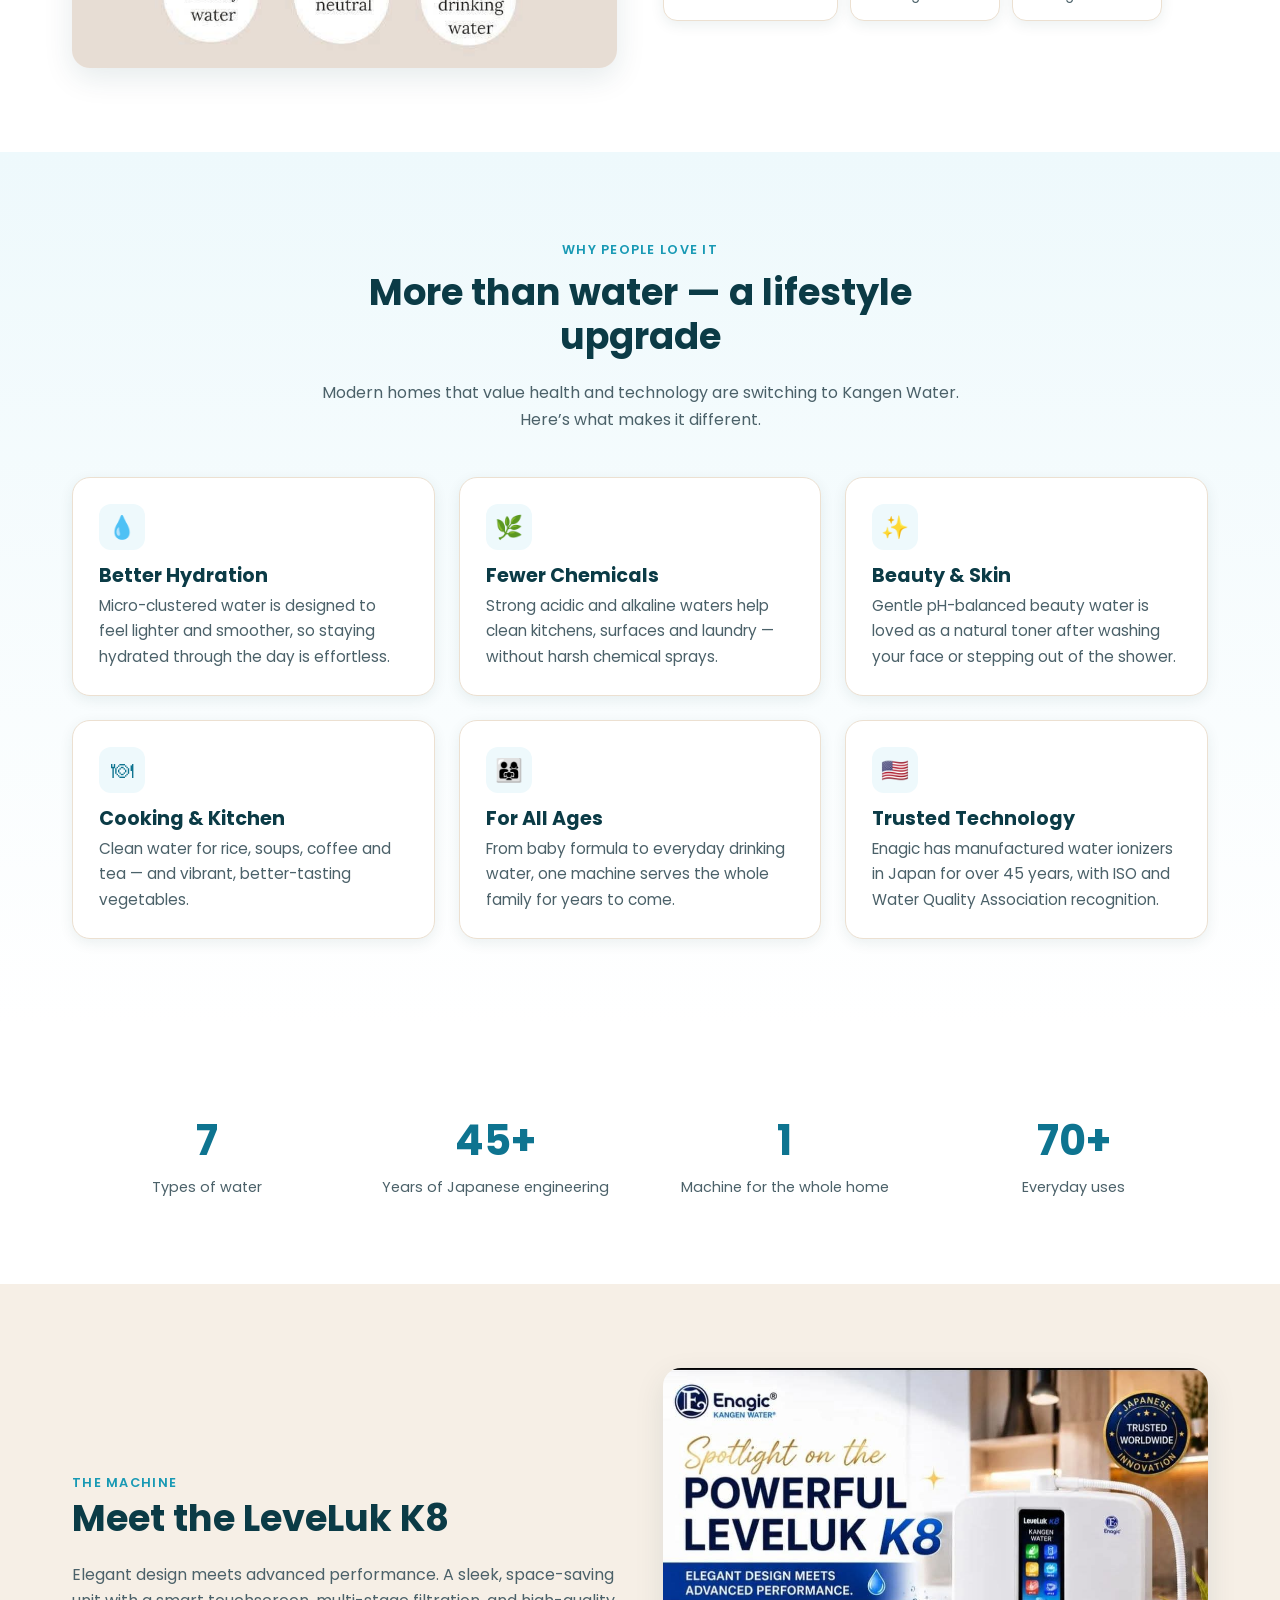
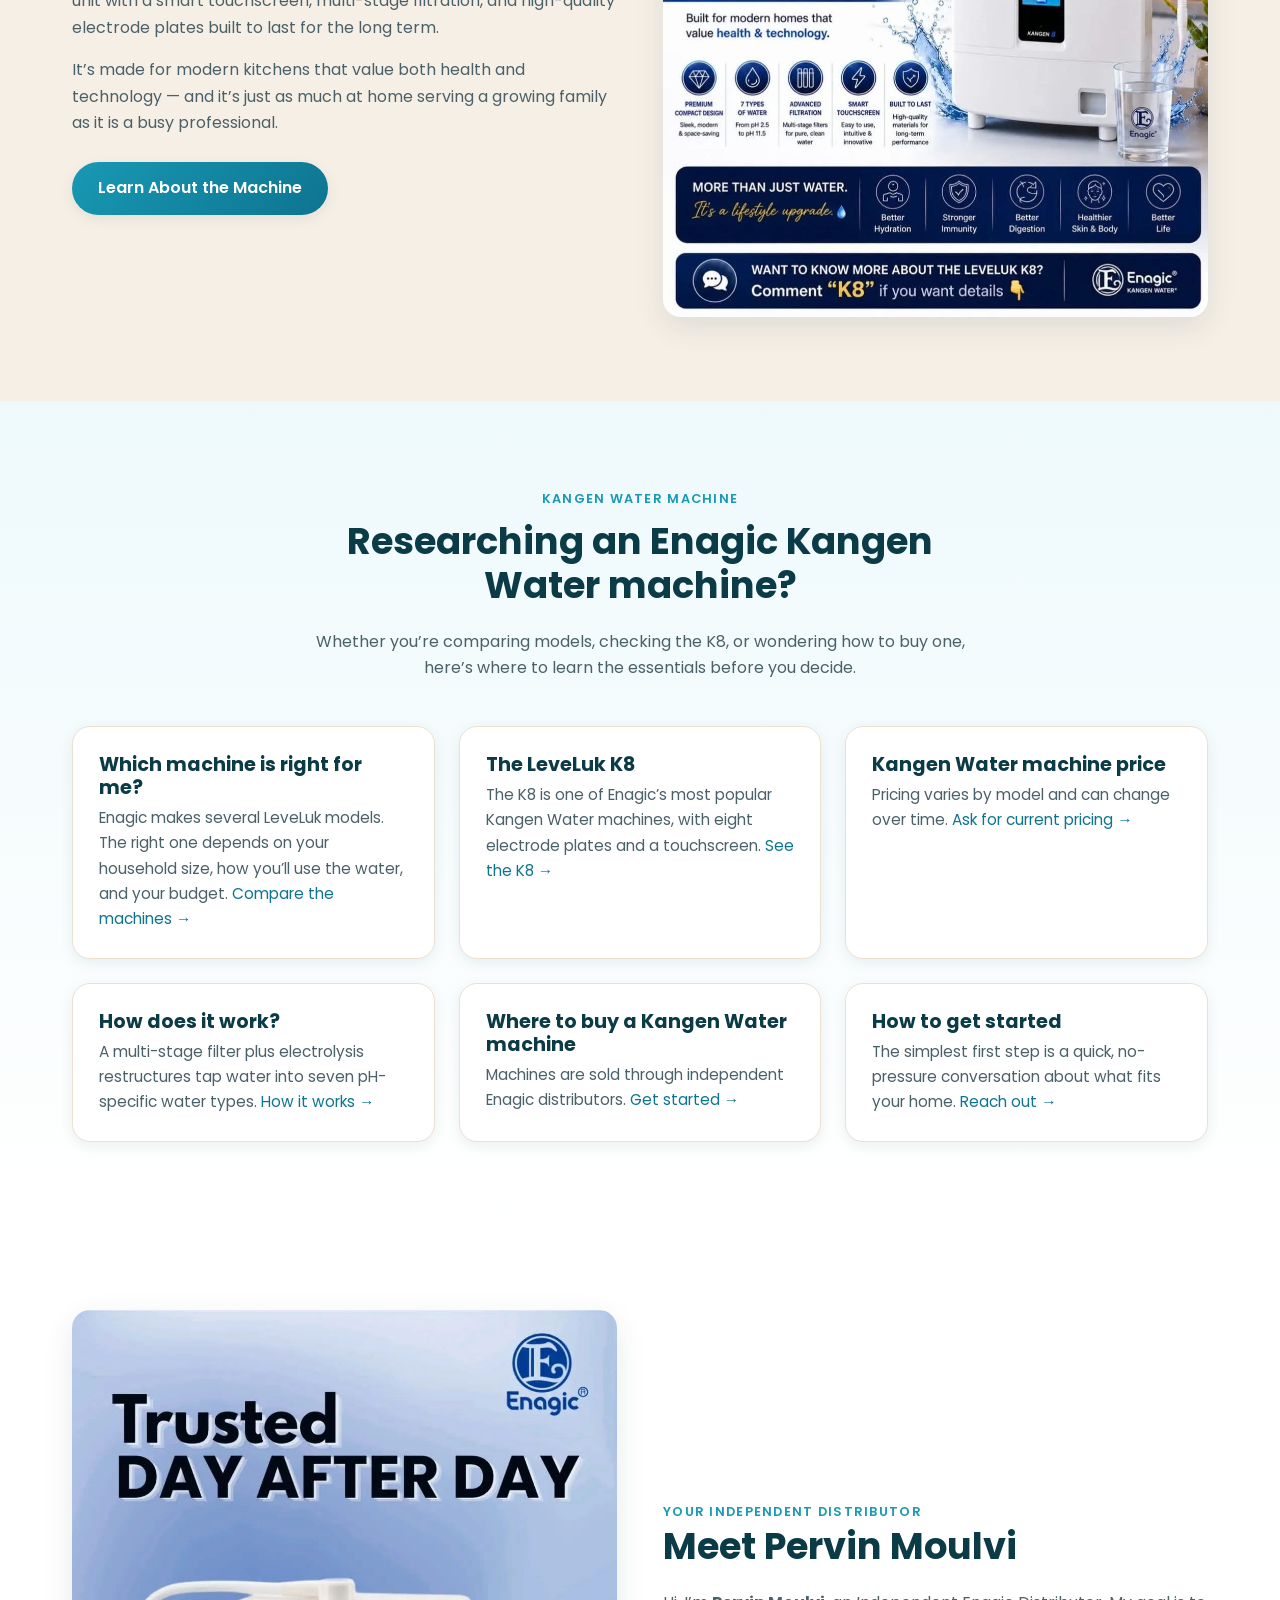
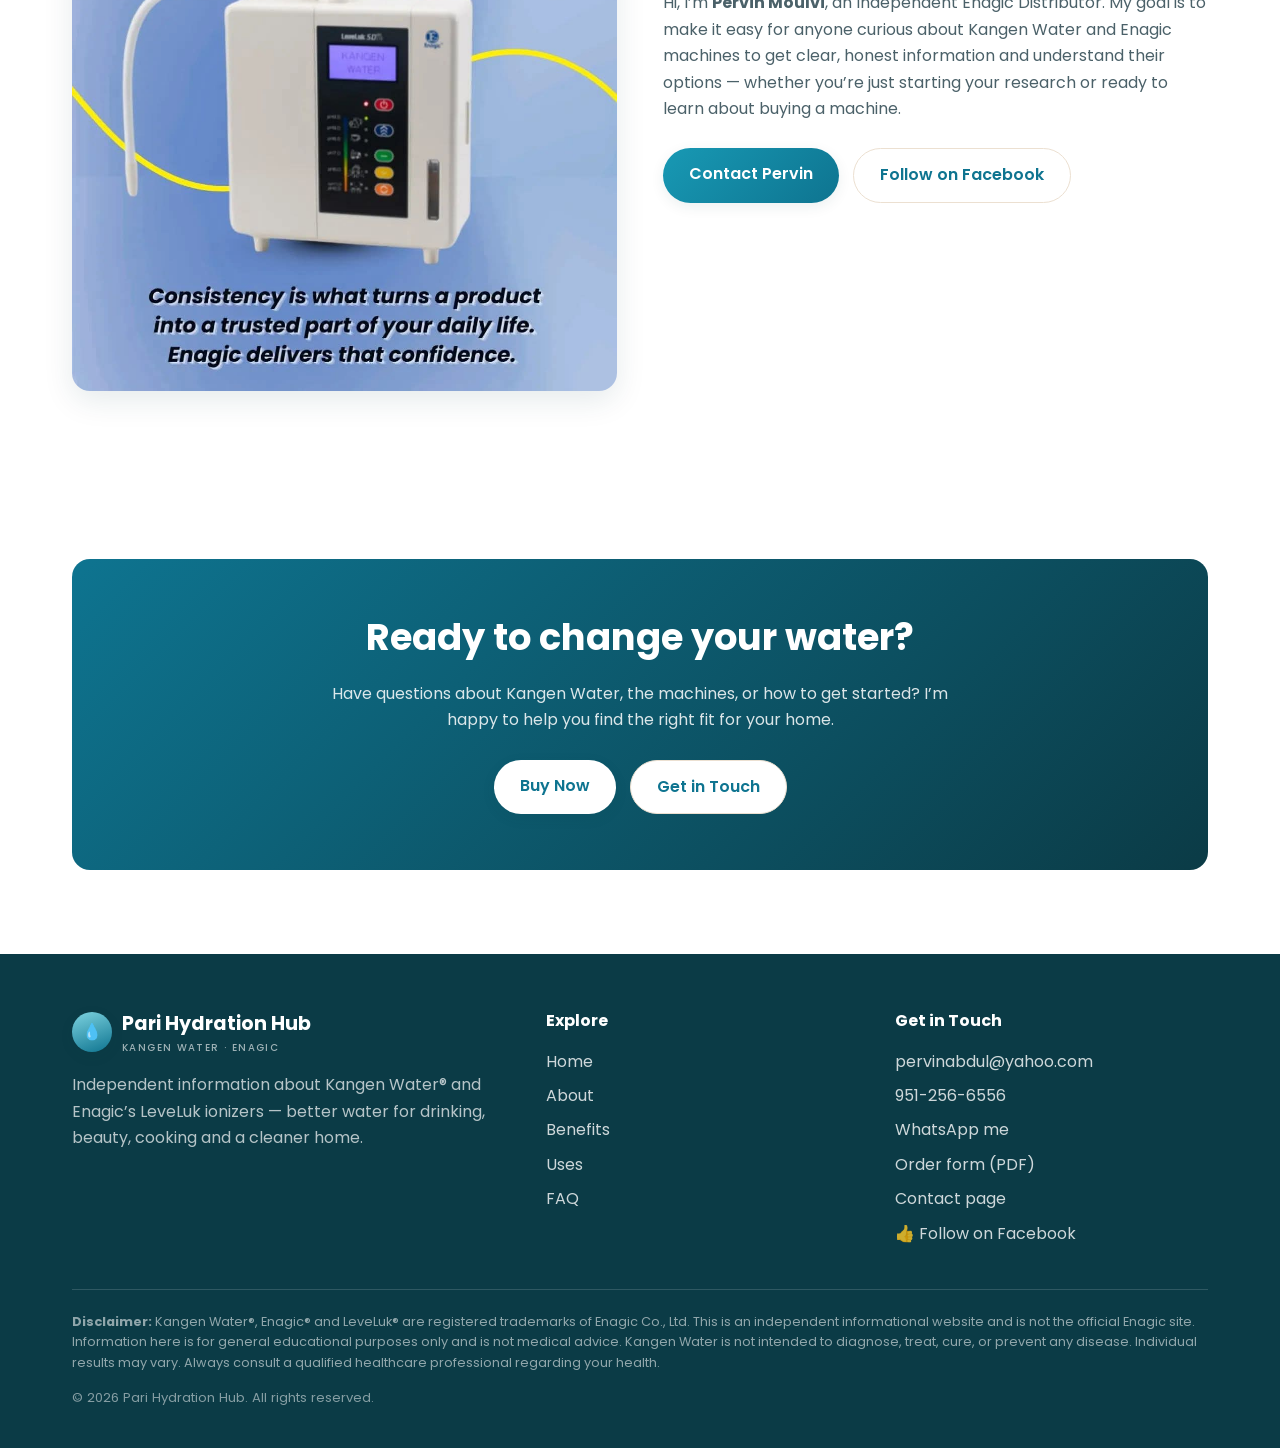
==== commit 5cb3db10: "Add Buy Now order form, phone and WhatsApp contact; update email - Buy Now button (nav on all pages," ====
--- a/index.html
+++ b/index.html
@@ -33,7 +33,8 @@
         <li><a href="benefits.html">Benefits</a></li>
         <li><a href="uses.html">Uses</a></li>
         <li><a href="faq.html">FAQ</a></li>
-        <li><a href="contact.html" class="nav-cta">Get in Touch</a></li>
+        <li><a href="contact.html">Get in Touch</a></li>
+        <li><a href="forms/pervin-enagic-order-form.pdf" class="nav-cta" target="_blank" rel="noopener">Buy Now</a></li>
       </ul>
     </nav>
   </header>
@@ -47,7 +48,8 @@
         <p class="lead">A Kangen Water machine is an Enagic LeveLuk water ionizer that turns your kitchen tap into ionized, alkaline, hydrogen-rich water. One machine gives your family clean drinking water, gentle beauty water, and chemical-free cleaning water &mdash; all at the press of a button.</p>
         <p class="byline">With <strong>Pervin Moulvi</strong> &mdash; Independent Enagic Distributor</p>
         <div class="btn-row">
-          <a href="contact.html" class="btn btn-primary">Request Info</a>
+          <a href="forms/pervin-enagic-order-form.pdf" class="btn btn-primary" target="_blank" rel="noopener">Buy Now</a>
+          <a href="contact.html" class="btn btn-ghost">Request Info</a>
           <a href="about.html" class="btn btn-ghost">How It Works</a>
         </div>
       </div>
@@ -212,7 +214,10 @@
       <div class="cta-band">
         <h2>Ready to change your water?</h2>
         <p>Have questions about Kangen Water, the machines, or how to get started? I&rsquo;m happy to help you find the right fit for your home.</p>
-        <a href="contact.html" class="btn btn-primary">Get in Touch</a>
+        <div class="btn-row" style="justify-content:center;">
+          <a href="forms/pervin-enagic-order-form.pdf" class="btn btn-primary" target="_blank" rel="noopener">Buy Now</a>
+          <a href="contact.html" class="btn btn-ghost">Get in Touch</a>
+        </div>
       </div>
     </div>
   </section>
@@ -241,7 +246,10 @@
         <div>
           <h4>Get in Touch</h4>
           <ul>
-            <li><a href="mailto:PervinMoulvi@yahoo.com">PervinMoulvi@yahoo.com</a></li>
+            <li><a href="mailto:pervinabdul@yahoo.com">pervinabdul@yahoo.com</a></li>
+            <li><a href="tel:+19512566556">951-256-6556</a></li>
+            <li><a href="https://wa.me/19512566556" target="_blank" rel="noopener">WhatsApp me</a></li>
+            <li><a href="forms/pervin-enagic-order-form.pdf" target="_blank" rel="noopener">Order form (PDF)</a></li>
             <li><a href="contact.html">Contact page</a></li>
             <li class="footer-social"><a href="https://www.facebook.com/share/1JfewySeh7/" target="_blank" rel="noopener">&#128077; Follow on Facebook</a></li>
           </ul>
@@ -266,7 +274,8 @@
       "@type": "Person",
       "name": "Pervin Moulvi",
       "jobTitle": "Independent Enagic Distributor",
-      "email": "mailto:PervinMoulvi@yahoo.com",
+      "email": "mailto:pervinabdul@yahoo.com",
+      "telephone": "+1-951-256-6556",
       "sameAs": ["https://www.facebook.com/share/1JfewySeh7/"]
     }
   }
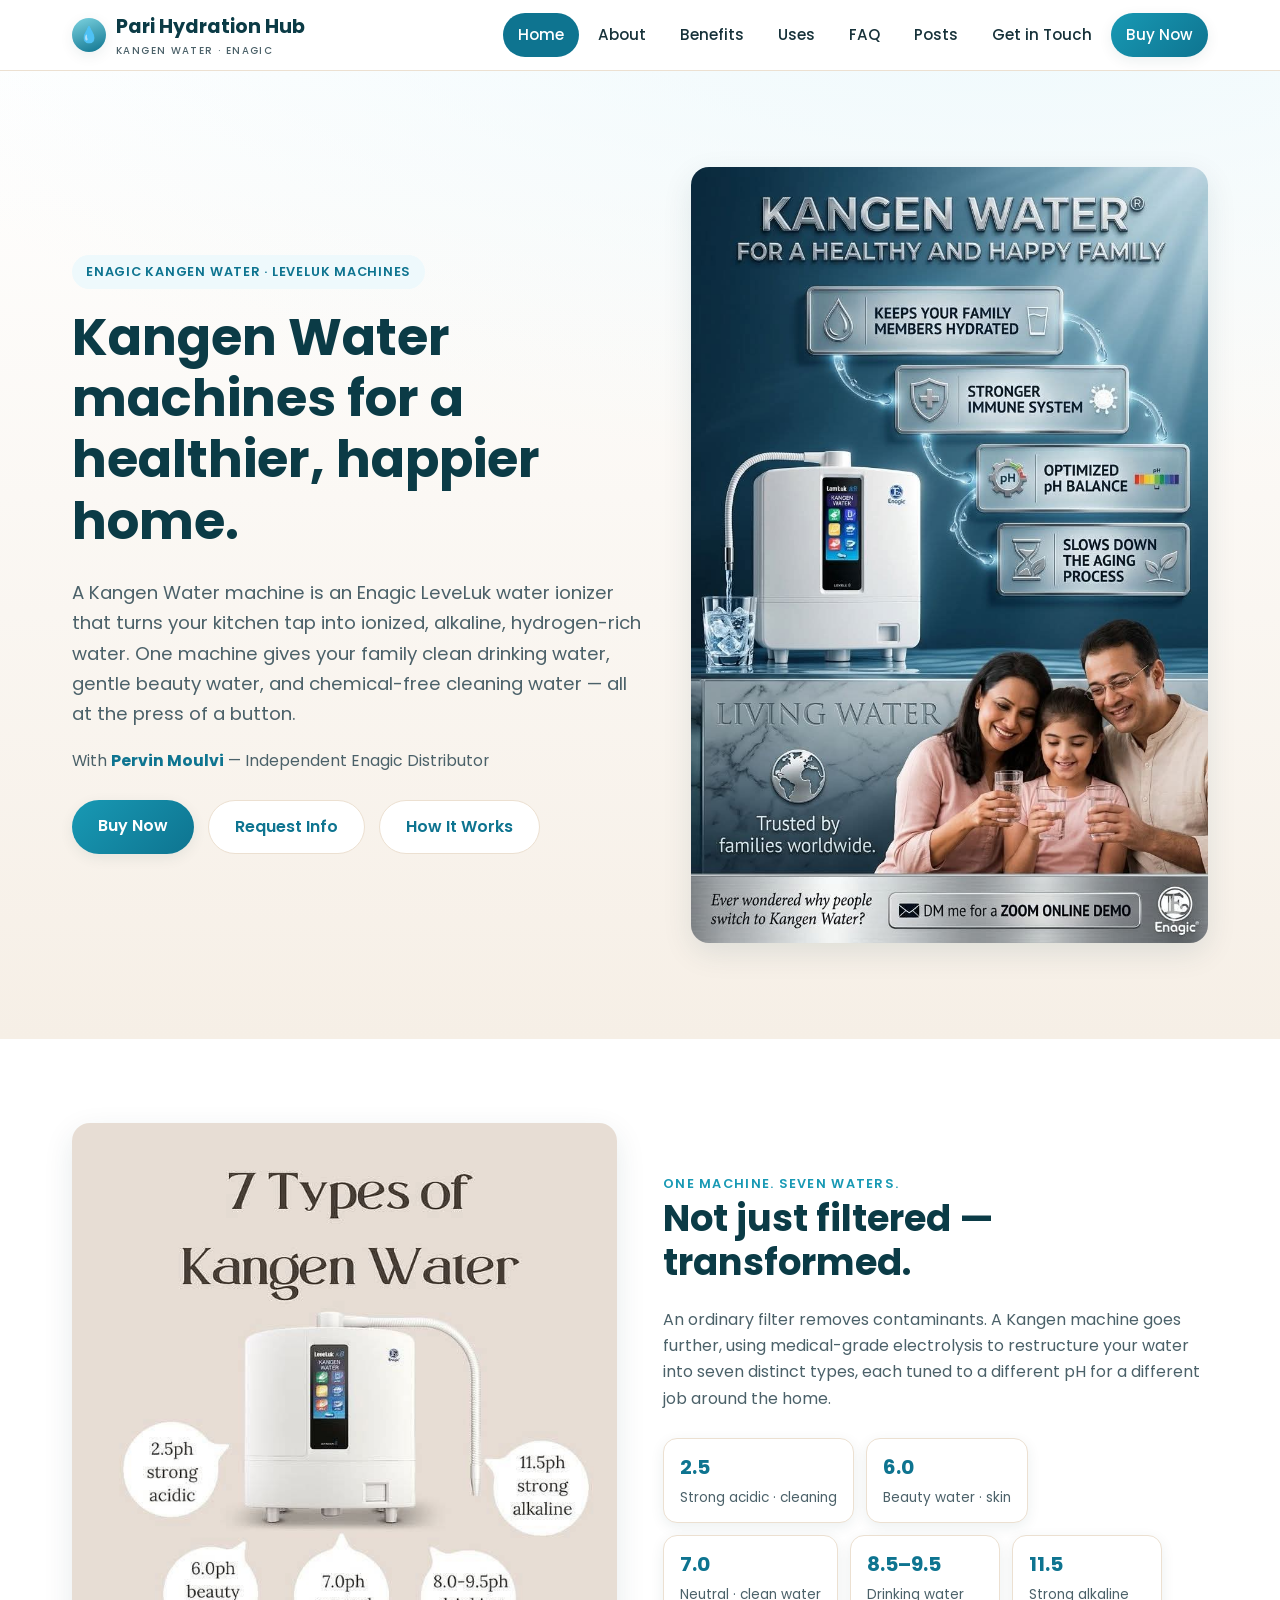
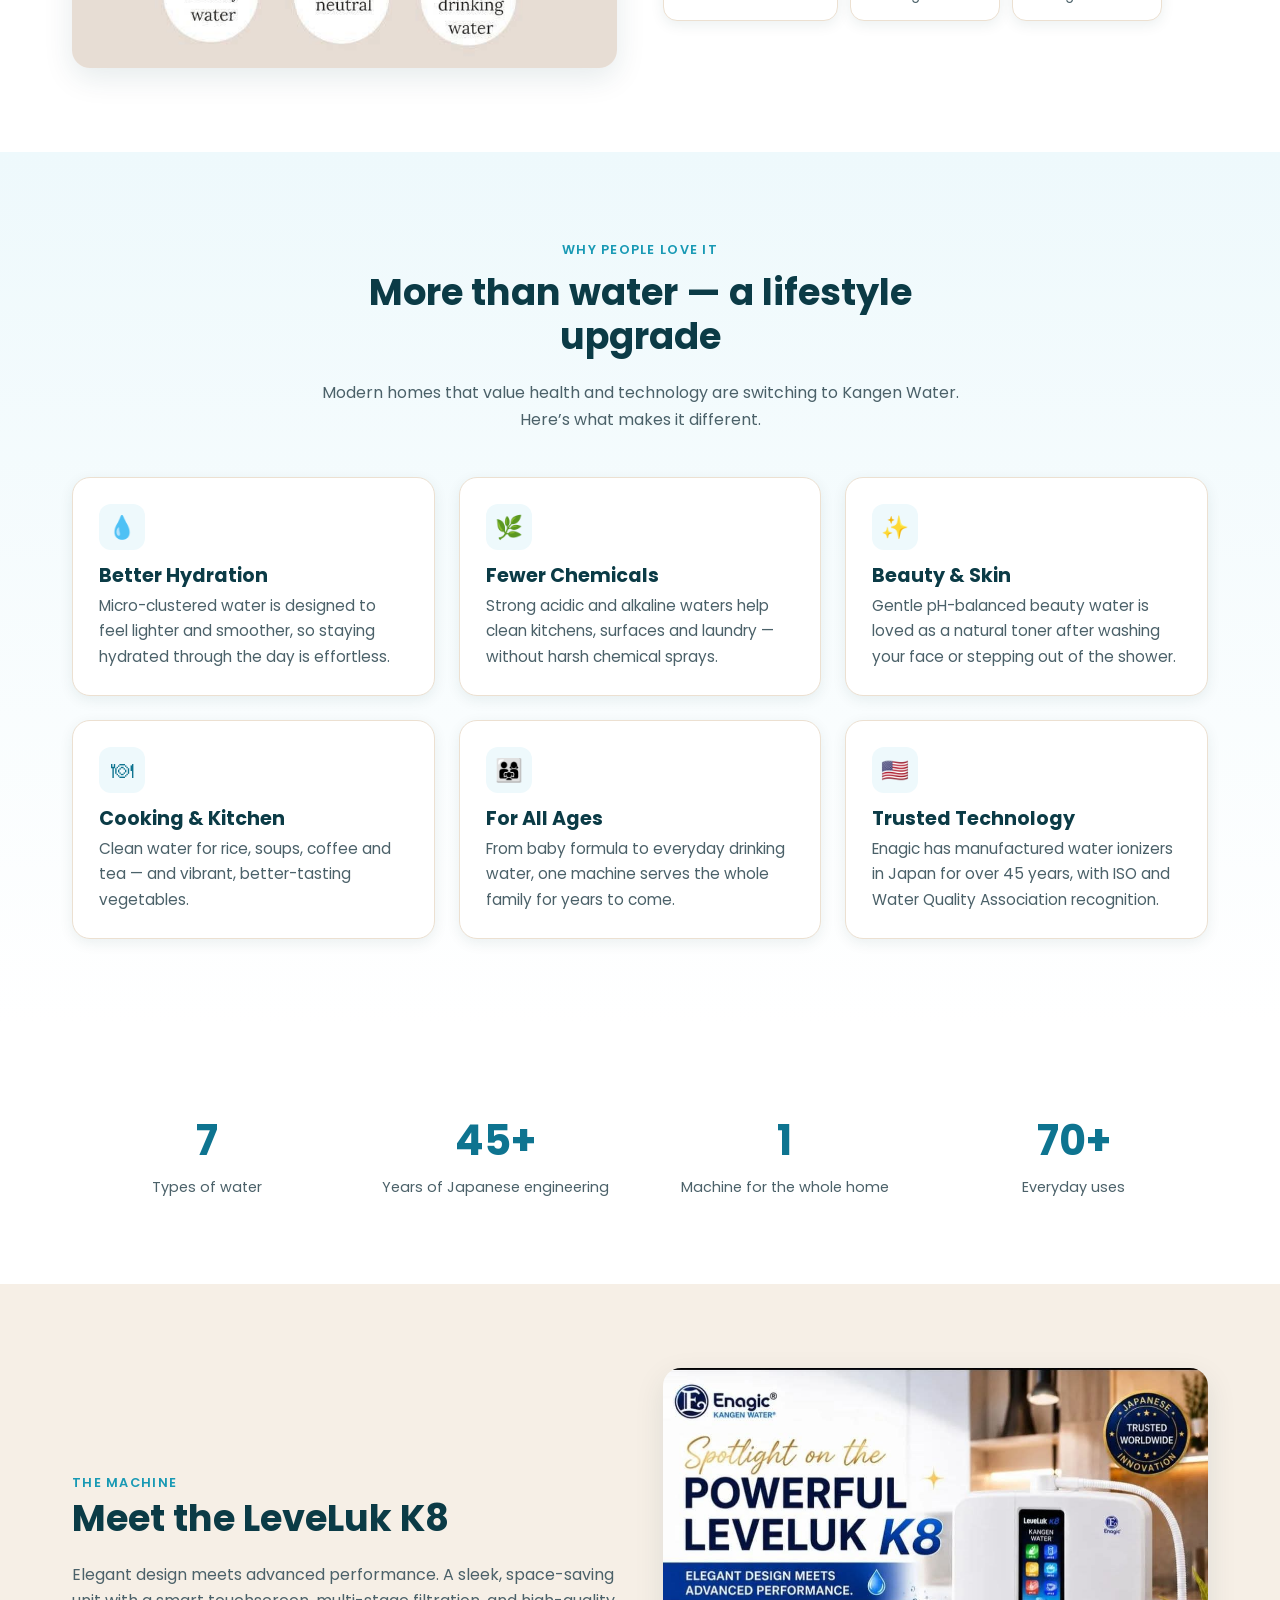
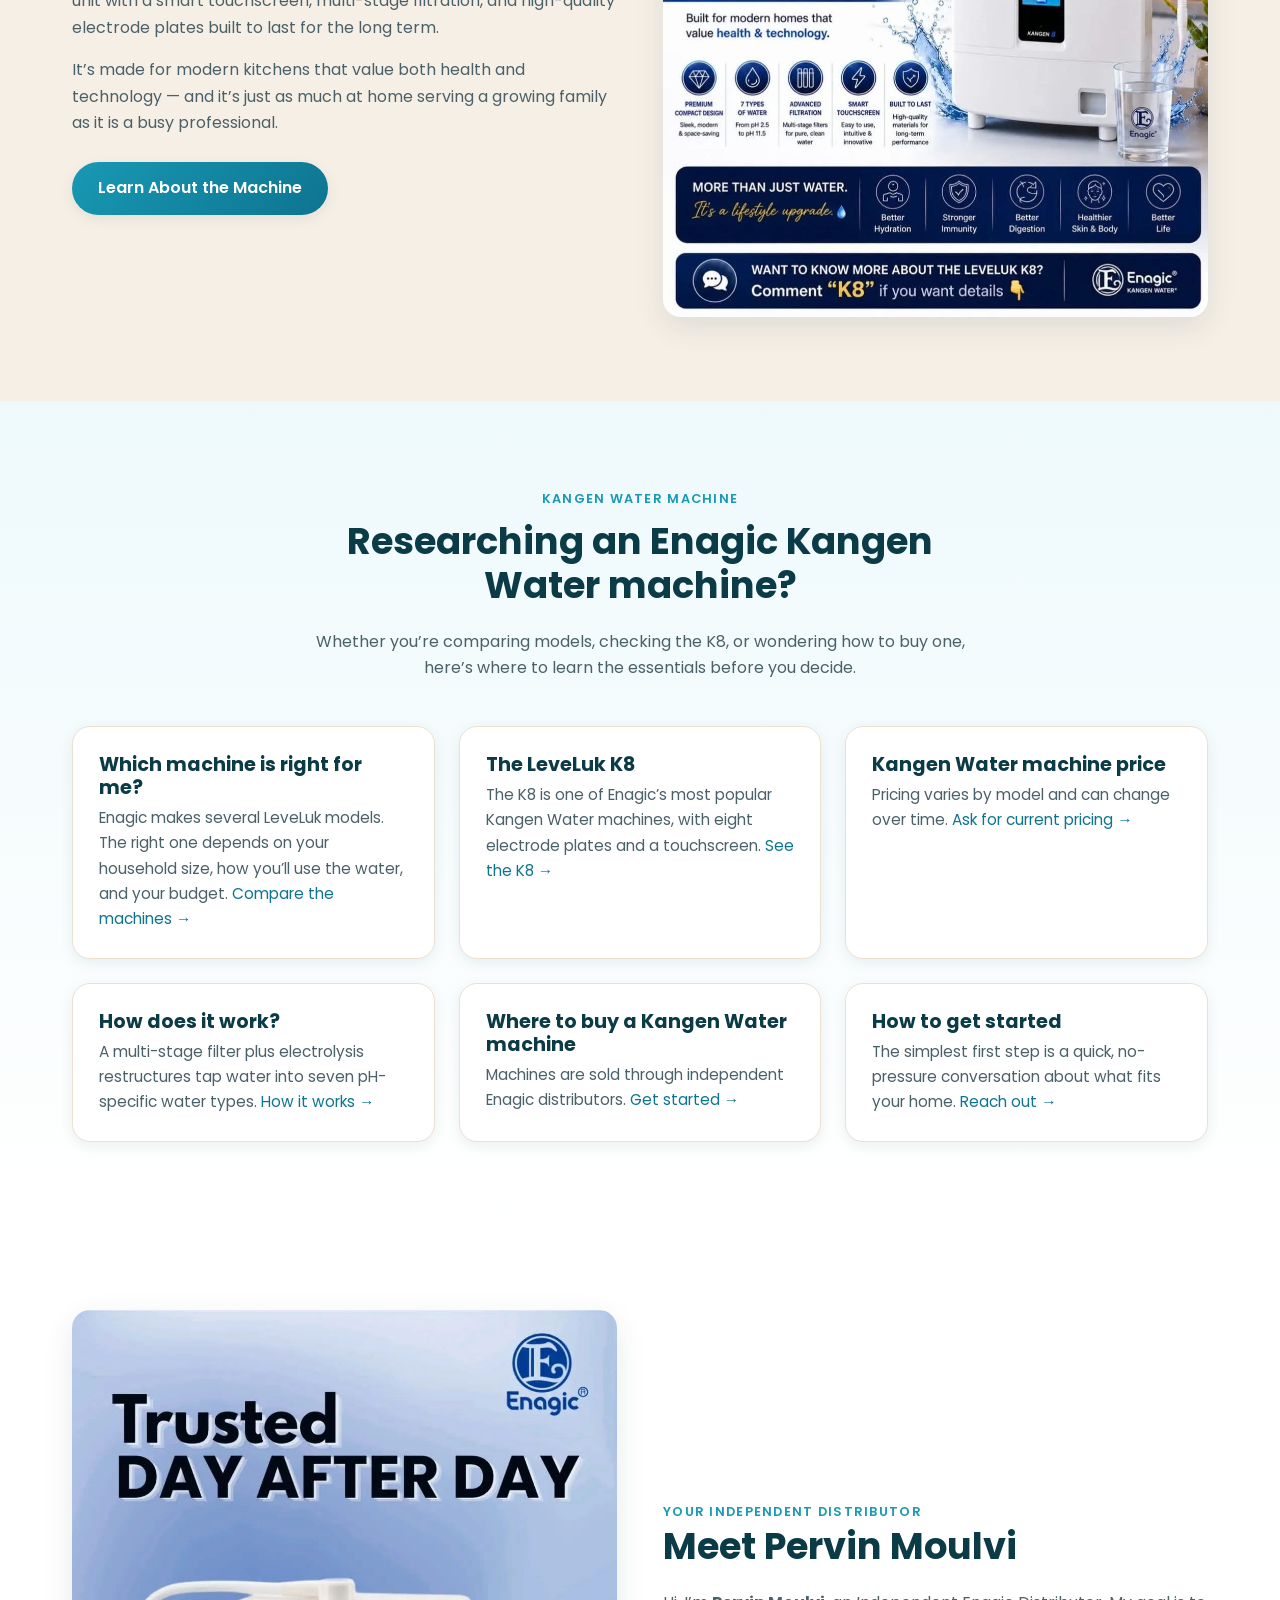
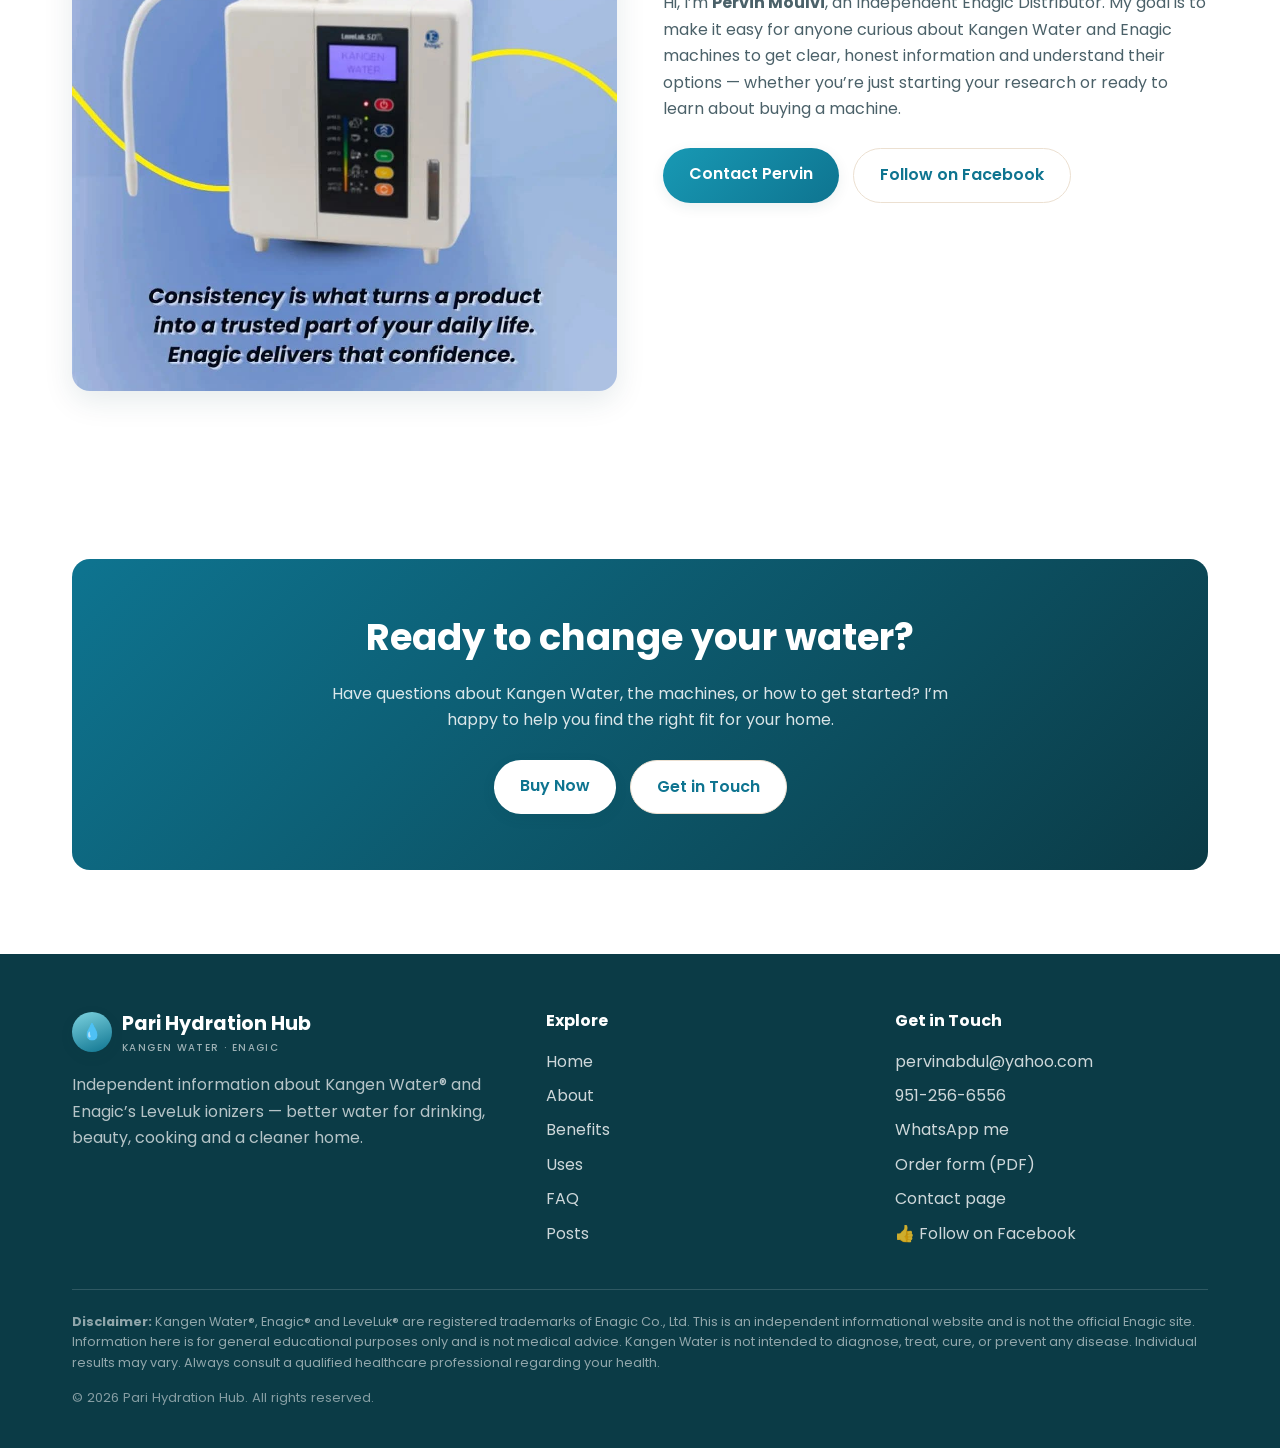
==== commit 82981d98: "Add Posts page with captioned image and video posts - posts.html: Healthier Lifestyle image, ANESPA " ====
--- a/index.html
+++ b/index.html
@@ -33,6 +33,7 @@
         <li><a href="benefits.html">Benefits</a></li>
         <li><a href="uses.html">Uses</a></li>
         <li><a href="faq.html">FAQ</a></li>
+        <li><a href="posts.html">Posts</a></li>
         <li><a href="contact.html">Get in Touch</a></li>
         <li><a href="forms/pervin-enagic-order-form.pdf" class="nav-cta" target="_blank" rel="noopener">Buy Now</a></li>
       </ul>
@@ -241,6 +242,7 @@
             <li><a href="benefits.html">Benefits</a></li>
             <li><a href="uses.html">Uses</a></li>
             <li><a href="faq.html">FAQ</a></li>
+            <li><a href="posts.html">Posts</a></li>
           </ul>
         </div>
         <div>
--- a/css/styles.css
+++ b/css/styles.css
@@ -209,7 +209,9 @@
   .split.reverse .split-media { order: 0; }
   .hero-img { order: -1; }
   .stats { grid-template-columns: repeat(2,1fr); }
-
+}
+
+@media (max-width: 1080px) {
   .nav-links {
     position: fixed; inset: 70px 0 auto 0; background:#fff; flex-direction: column;
     align-items: stretch; gap: 0; padding: 10px 16px 20px; border-bottom:1px solid var(--sand-200);
@@ -219,3 +221,6 @@
   .nav-links a { padding: 14px 12px; border-radius: 10px; }
   .nav-toggle { display: block; }
 }
+
+/* Posts page media */
+.post-media img, .post-media video { width: 100%; max-width: 420px; display: block; margin: 0 auto; border-radius: var(--radius); box-shadow: var(--shadow); background: #000; }
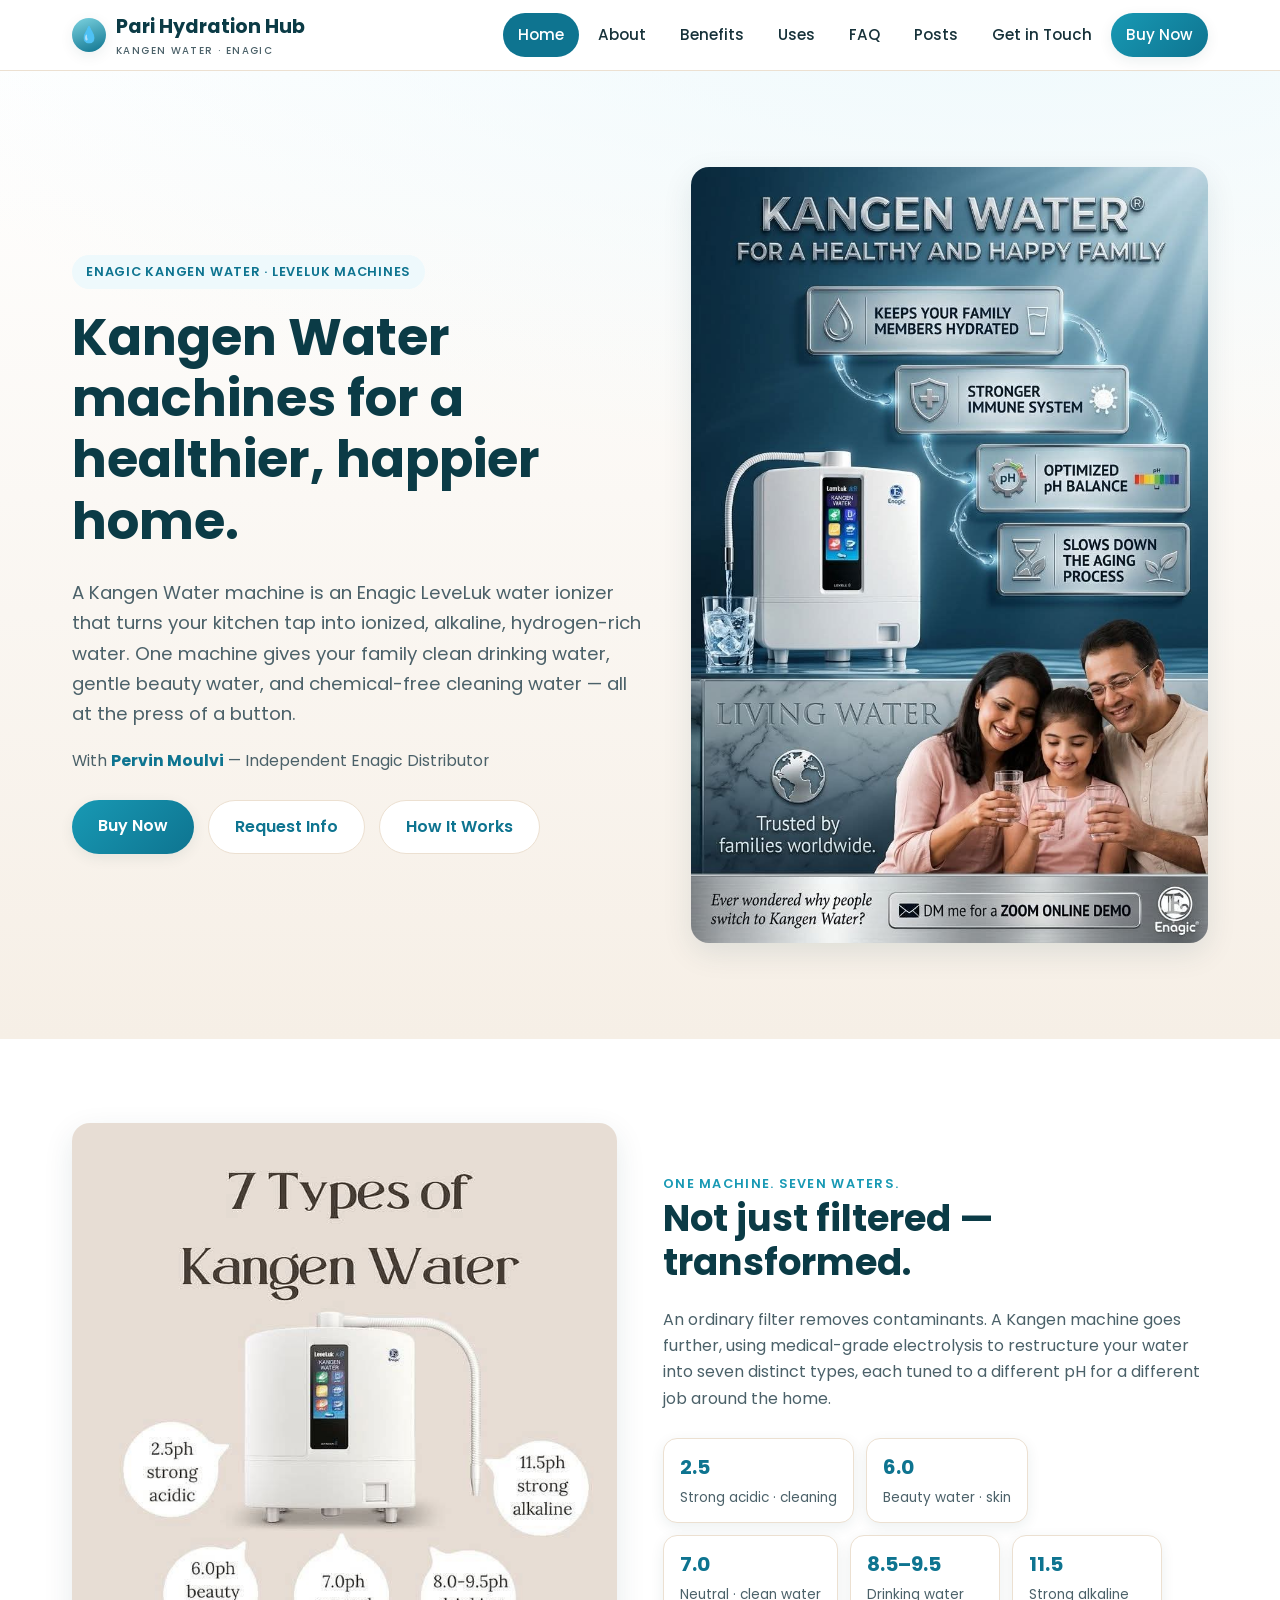
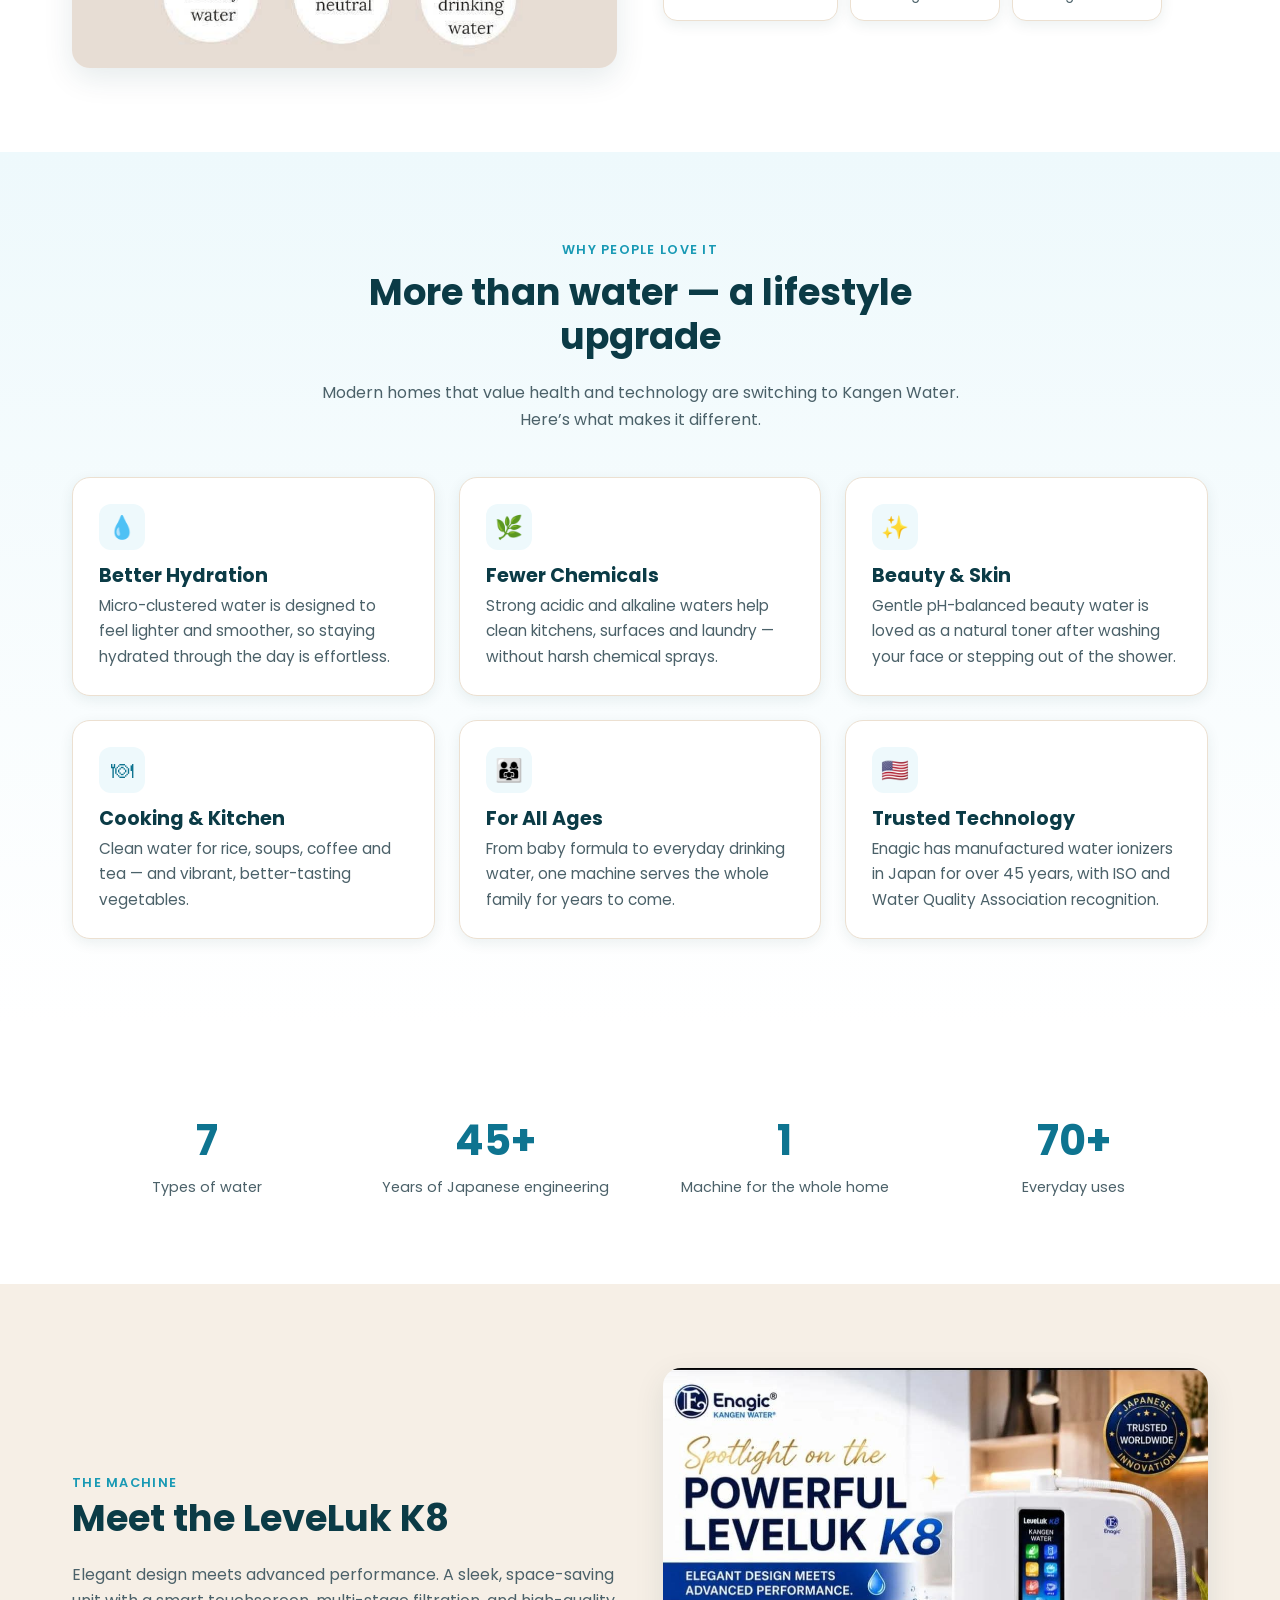
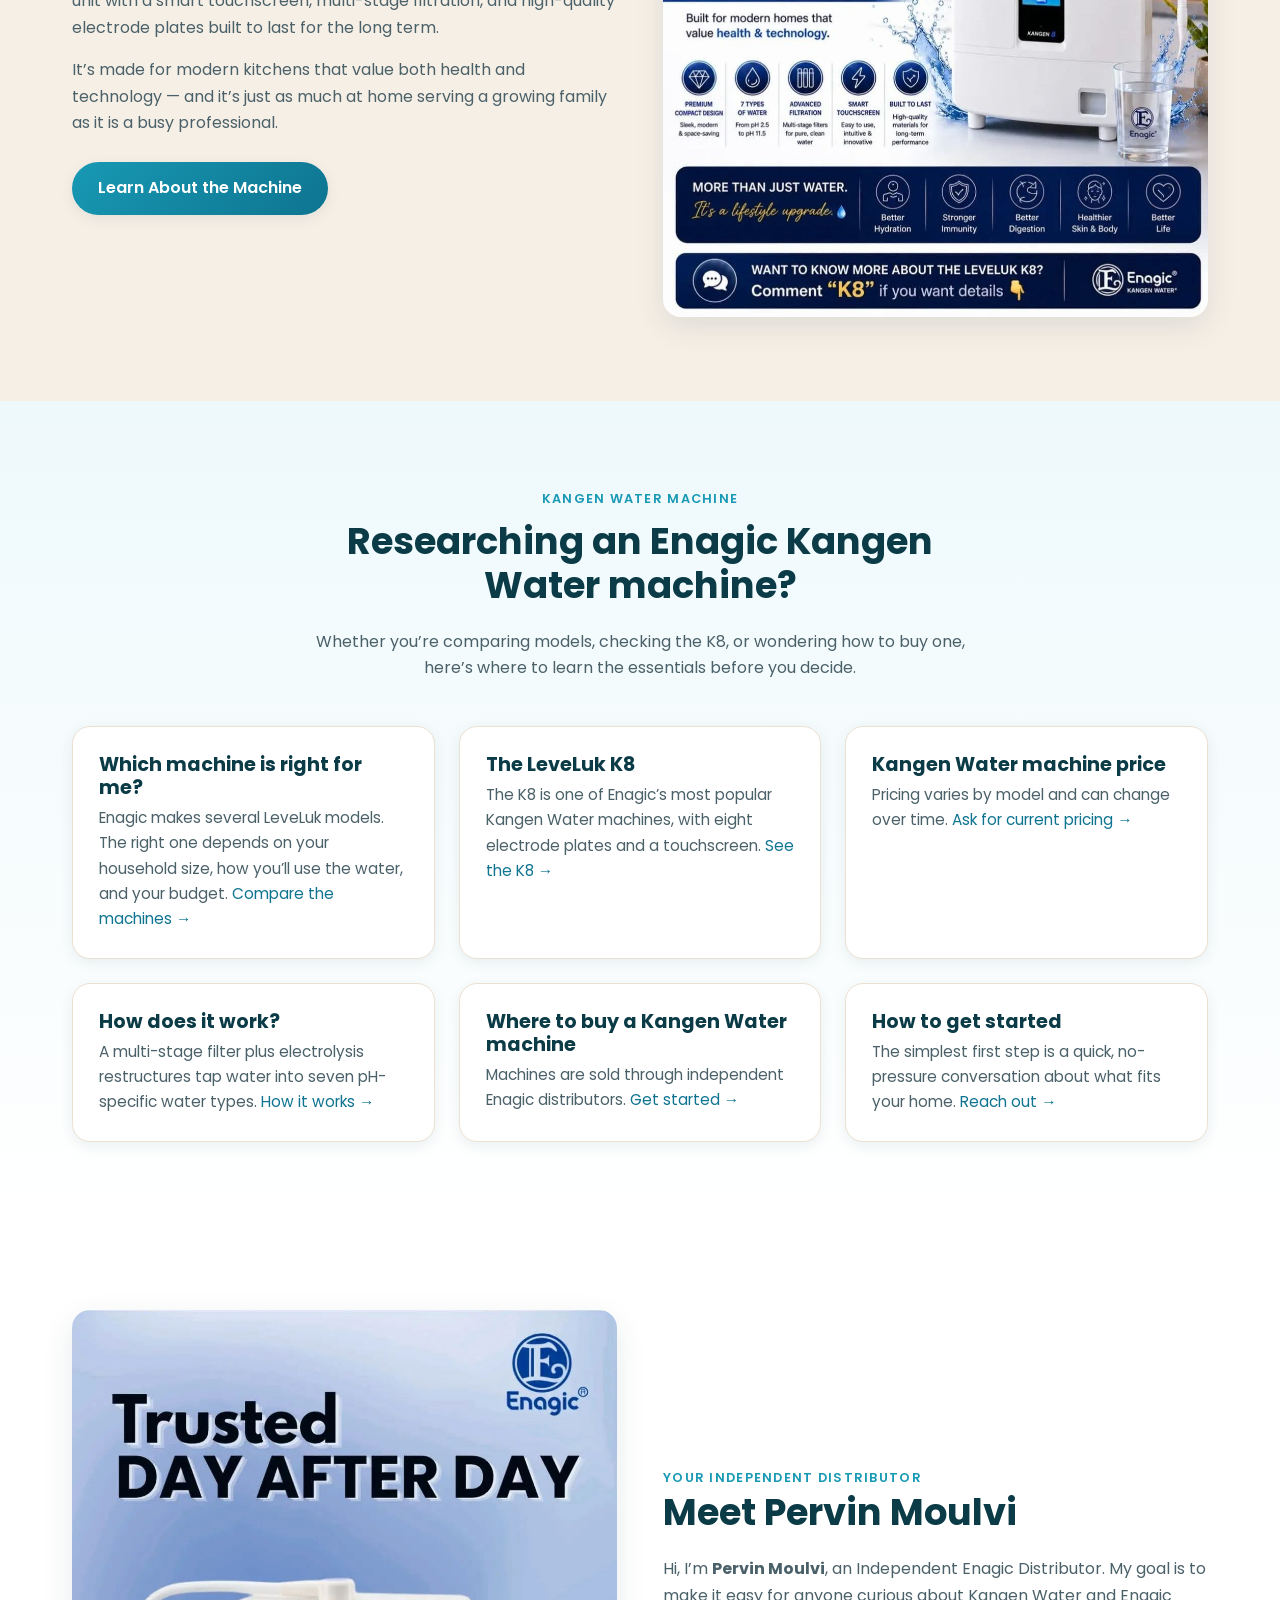
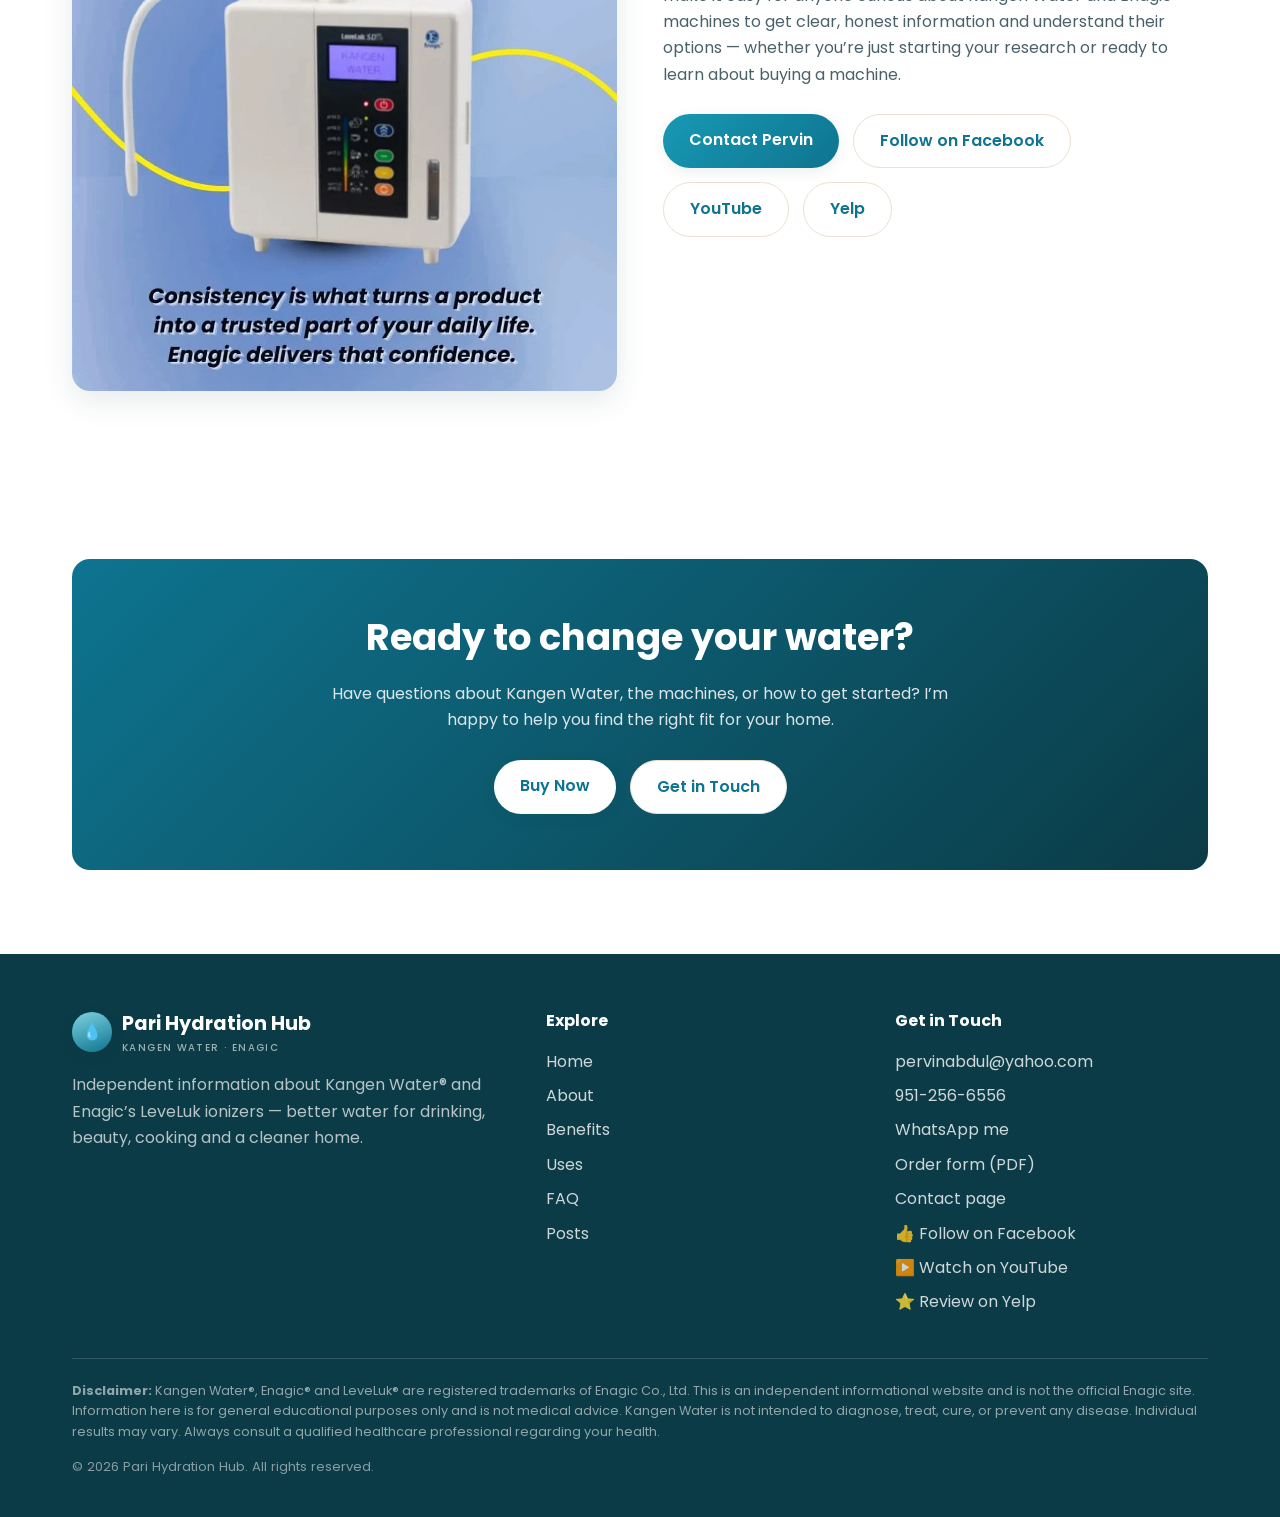
==== commit 9ffb435d: "Add Google tag G-RDMCVC8KP0, YouTube and Yelp links; point sitemap to Render domain Co-Authored-By: " ====
--- a/index.html
+++ b/index.html
@@ -1,6 +1,15 @@
 <!DOCTYPE html>
 <html lang="en">
 <head>
+  <!-- Google tag (gtag.js) -->
+  <script async src="https://www.googletagmanager.com/gtag/js?id=G-RDMCVC8KP0"></script>
+  <script>
+    window.dataLayer = window.dataLayer || [];
+    function gtag(){dataLayer.push(arguments);}
+    gtag('js', new Date());
+
+    gtag('config', 'G-RDMCVC8KP0');
+  </script>
   <meta charset="UTF-8" />
   <meta name="viewport" content="width=device-width, initial-scale=1.0" />
   <title>Kangen Water Machine | Enagic Kangen Water — Pari Hydration Hub</title>
@@ -204,6 +213,8 @@
         <div class="btn-row">
           <a href="contact.html" class="btn btn-primary">Contact Pervin</a>
           <a href="https://www.facebook.com/share/1JfewySeh7/" class="btn btn-ghost" target="_blank" rel="noopener">Follow on Facebook</a>
+          <a href="https://www.youtube.com/@pervinmoulvi4033" class="btn btn-ghost" target="_blank" rel="noopener">YouTube</a>
+          <a href="https://yelp.to/8zeMjrHdEo" class="btn btn-ghost" target="_blank" rel="noopener">Yelp</a>
         </div>
       </div>
     </div>
@@ -254,6 +265,8 @@
             <li><a href="forms/pervin-enagic-order-form.pdf" target="_blank" rel="noopener">Order form (PDF)</a></li>
             <li><a href="contact.html">Contact page</a></li>
             <li class="footer-social"><a href="https://www.facebook.com/share/1JfewySeh7/" target="_blank" rel="noopener">&#128077; Follow on Facebook</a></li>
+            <li class="footer-social"><a href="https://www.youtube.com/@pervinmoulvi4033" target="_blank" rel="noopener">&#9654;&#65039; Watch on YouTube</a></li>
+            <li class="footer-social"><a href="https://yelp.to/8zeMjrHdEo" target="_blank" rel="noopener">&#11088; Review on Yelp</a></li>
           </ul>
         </div>
       </div>
@@ -278,7 +291,7 @@
       "jobTitle": "Independent Enagic Distributor",
       "email": "mailto:pervinabdul@yahoo.com",
       "telephone": "+1-951-256-6556",
-      "sameAs": ["https://www.facebook.com/share/1JfewySeh7/"]
+      "sameAs": ["https://www.facebook.com/share/1JfewySeh7/", "https://www.youtube.com/@pervinmoulvi4033", "https://yelp.to/8zeMjrHdEo"]
     }
   }
   </script>
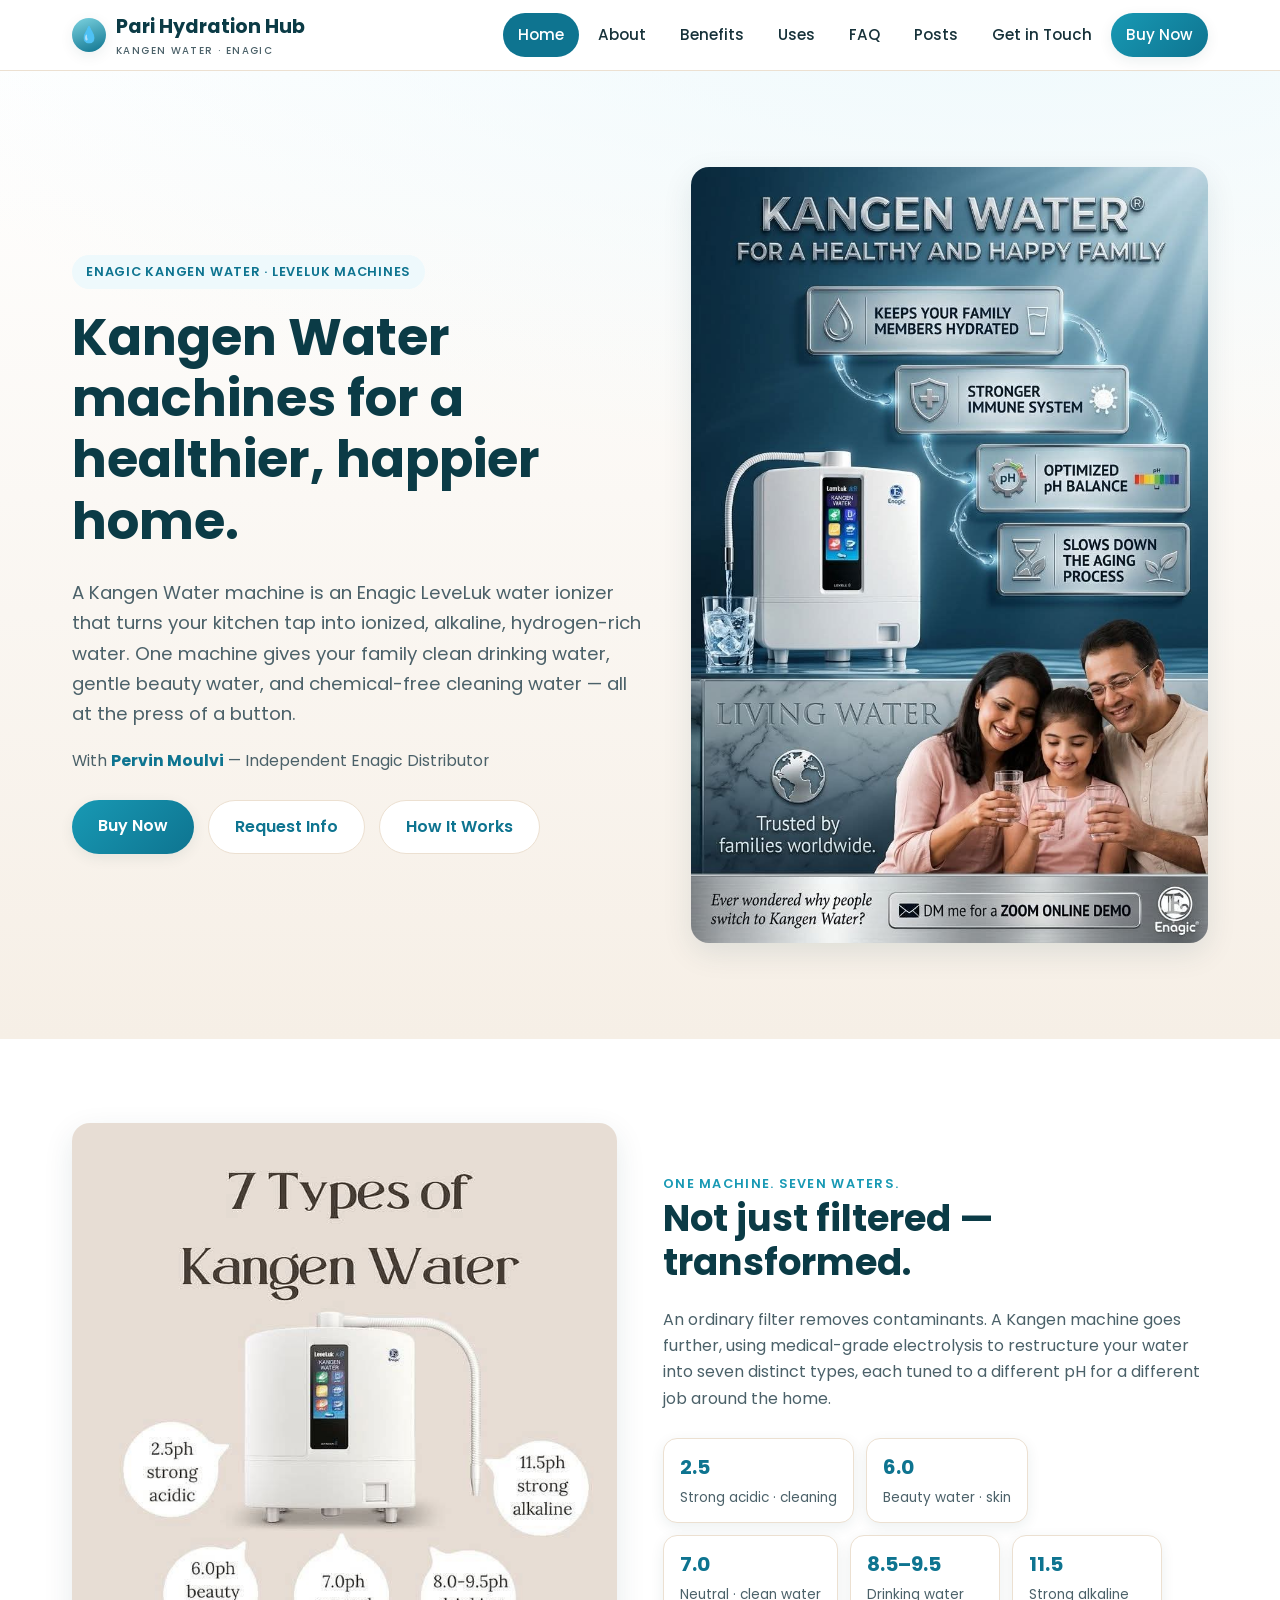
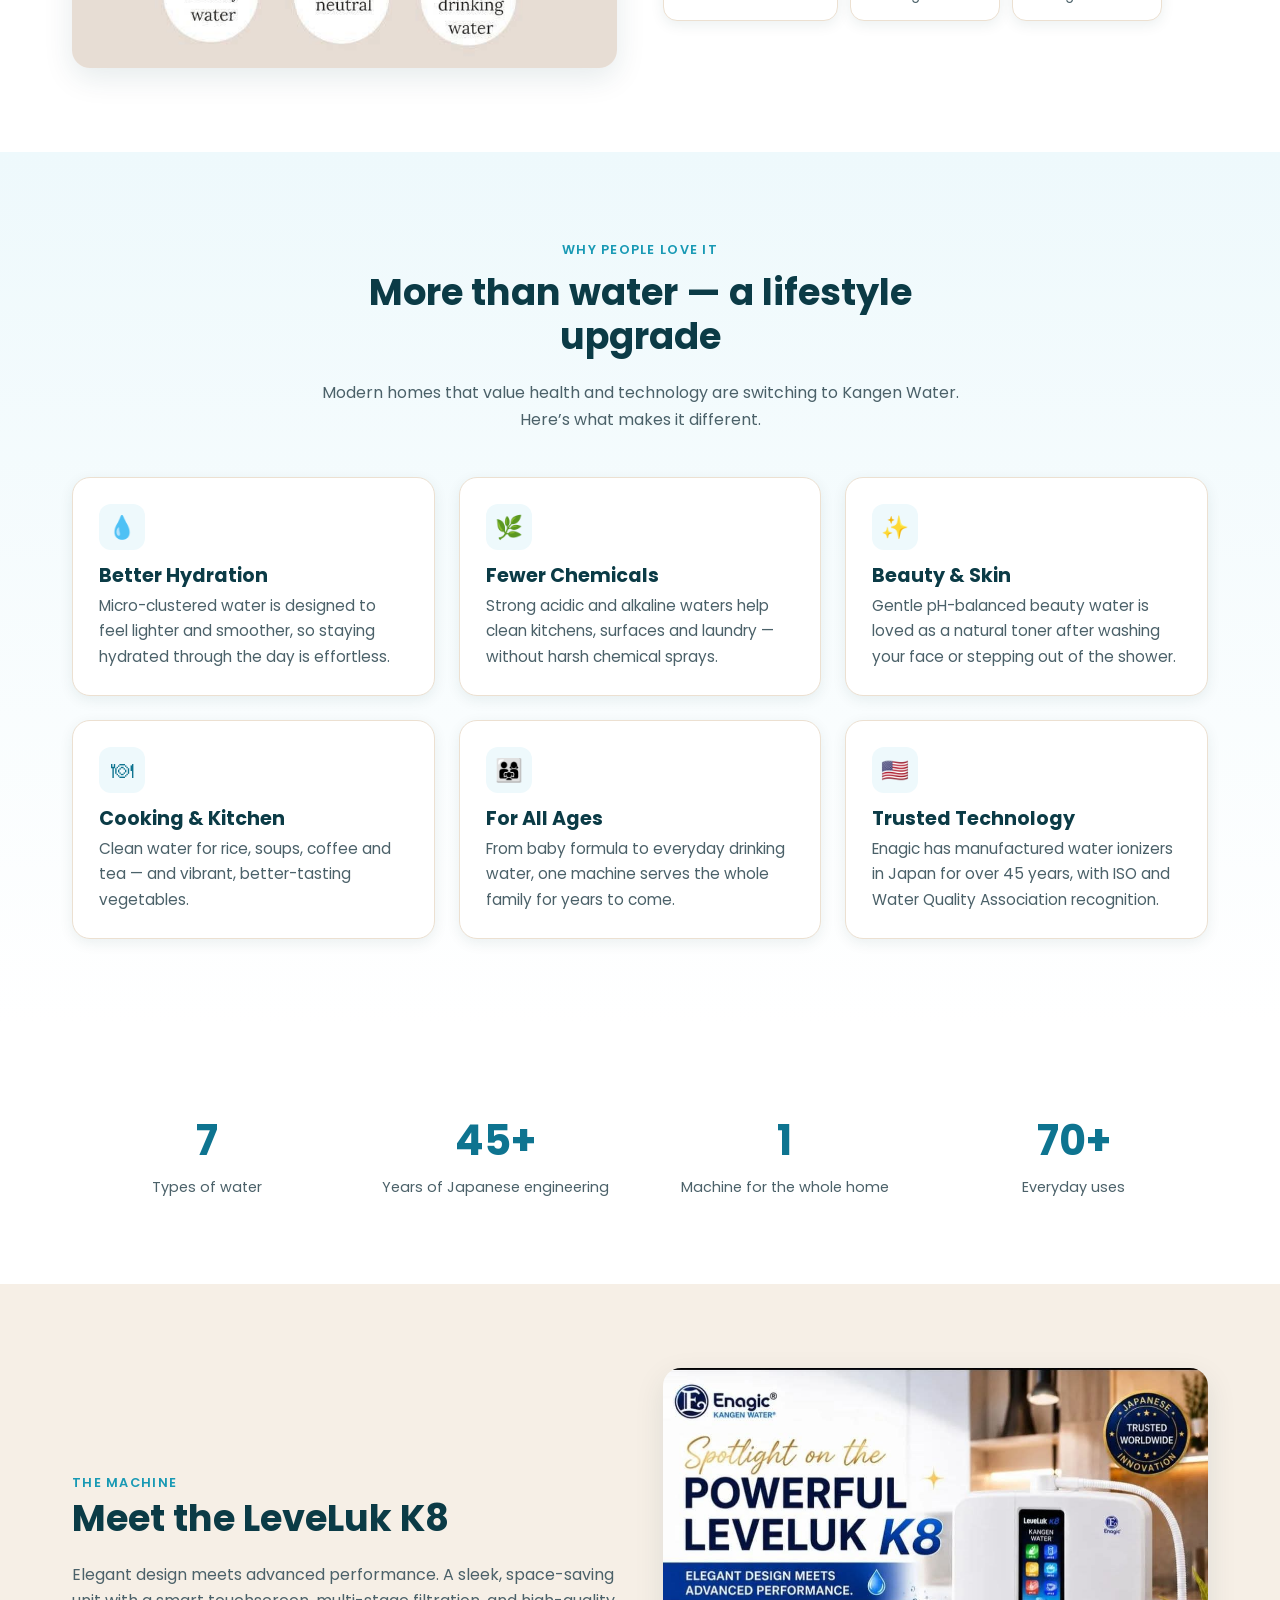
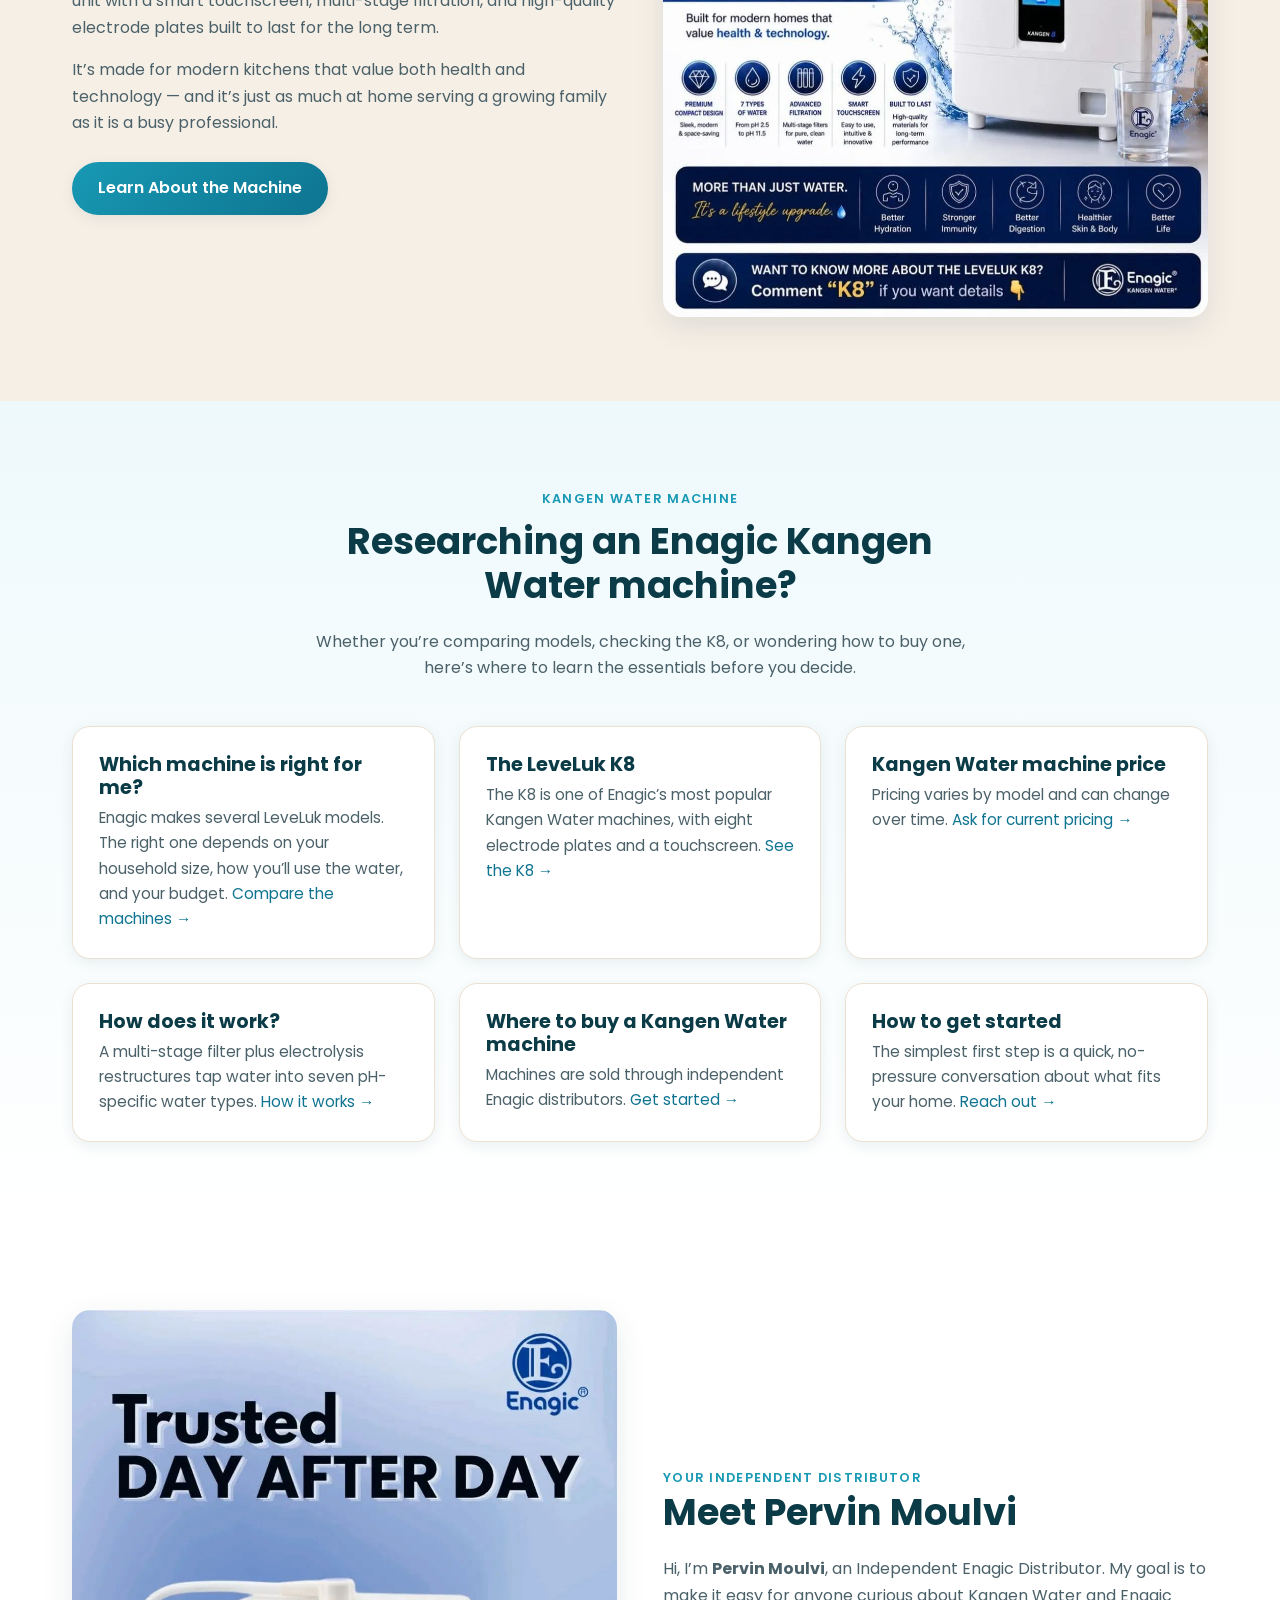
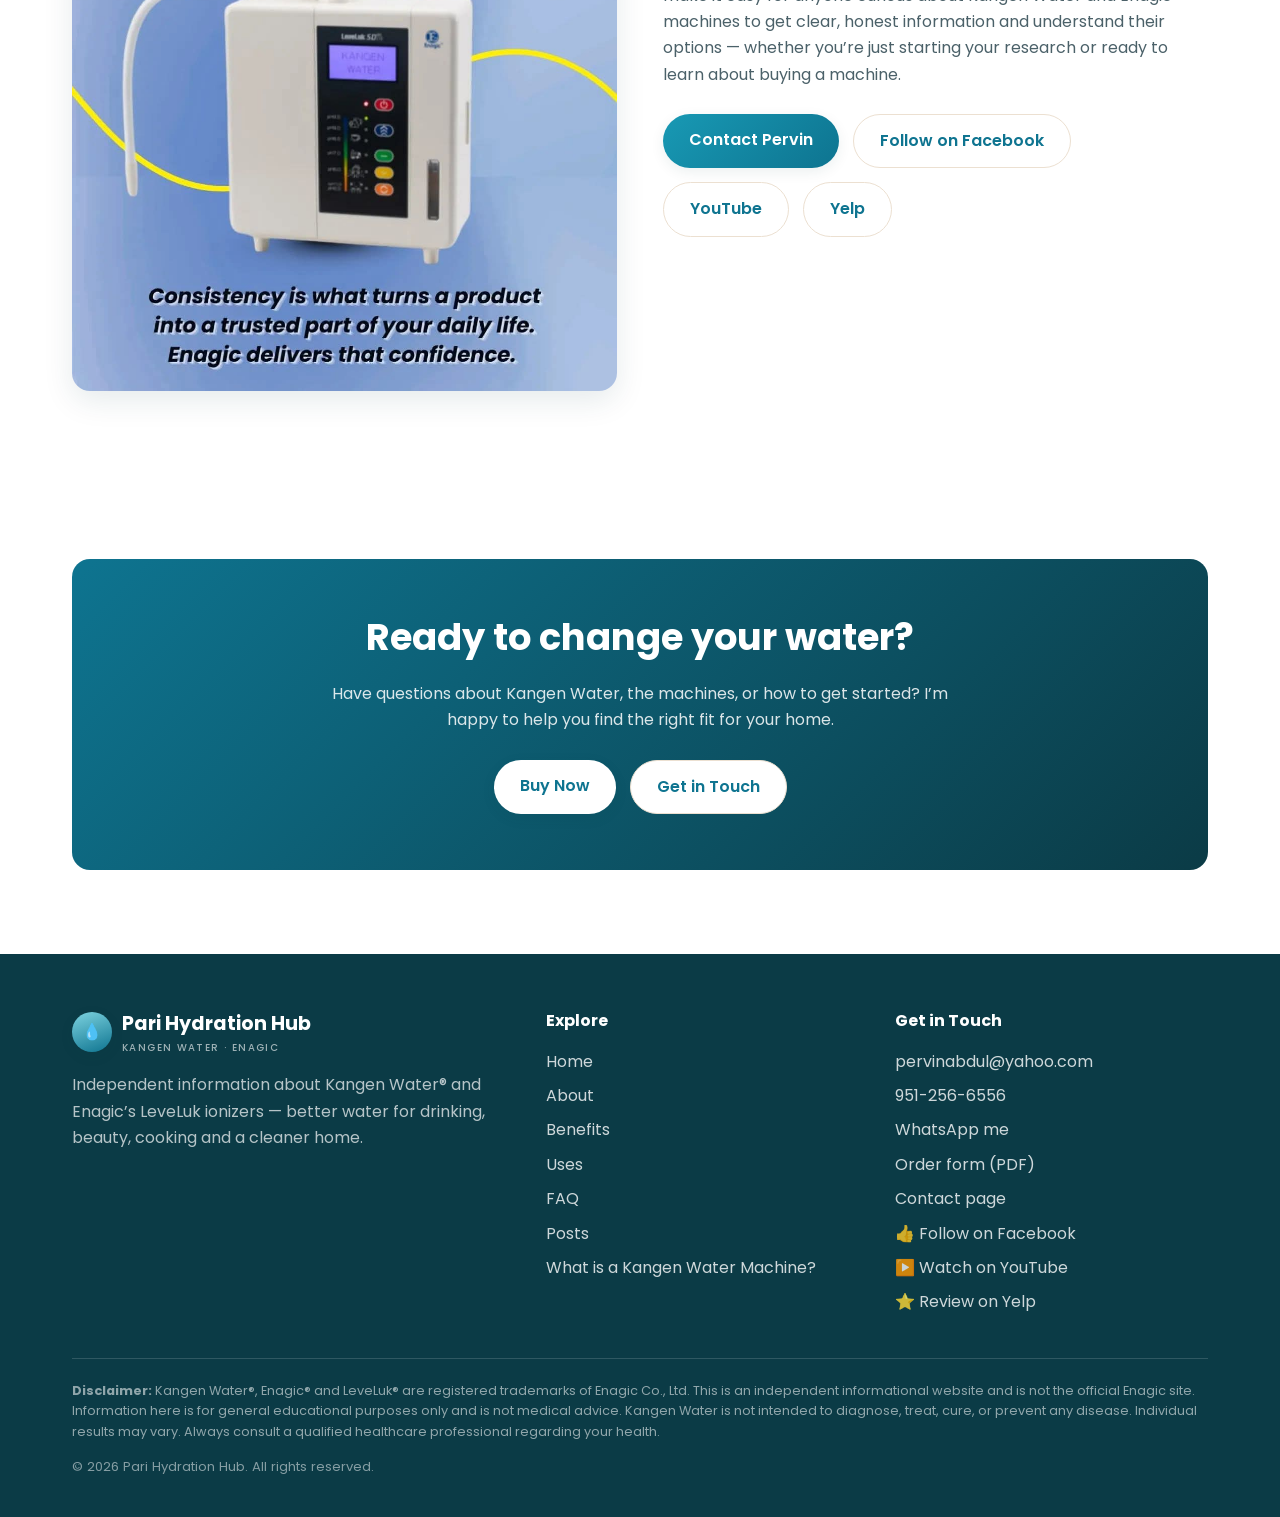
==== commit 9b533b70: "Add 'What is a Kangen Water Machine?' guide page (Q&A series page 1) - New plain-English guide with " ====
--- a/index.html
+++ b/index.html
@@ -254,6 +254,7 @@
             <li><a href="uses.html">Uses</a></li>
             <li><a href="faq.html">FAQ</a></li>
             <li><a href="posts.html">Posts</a></li>
+            <li><a href="what-is-a-kangen-water-machine.html">What is a Kangen Water Machine?</a></li>
           </ul>
         </div>
         <div>
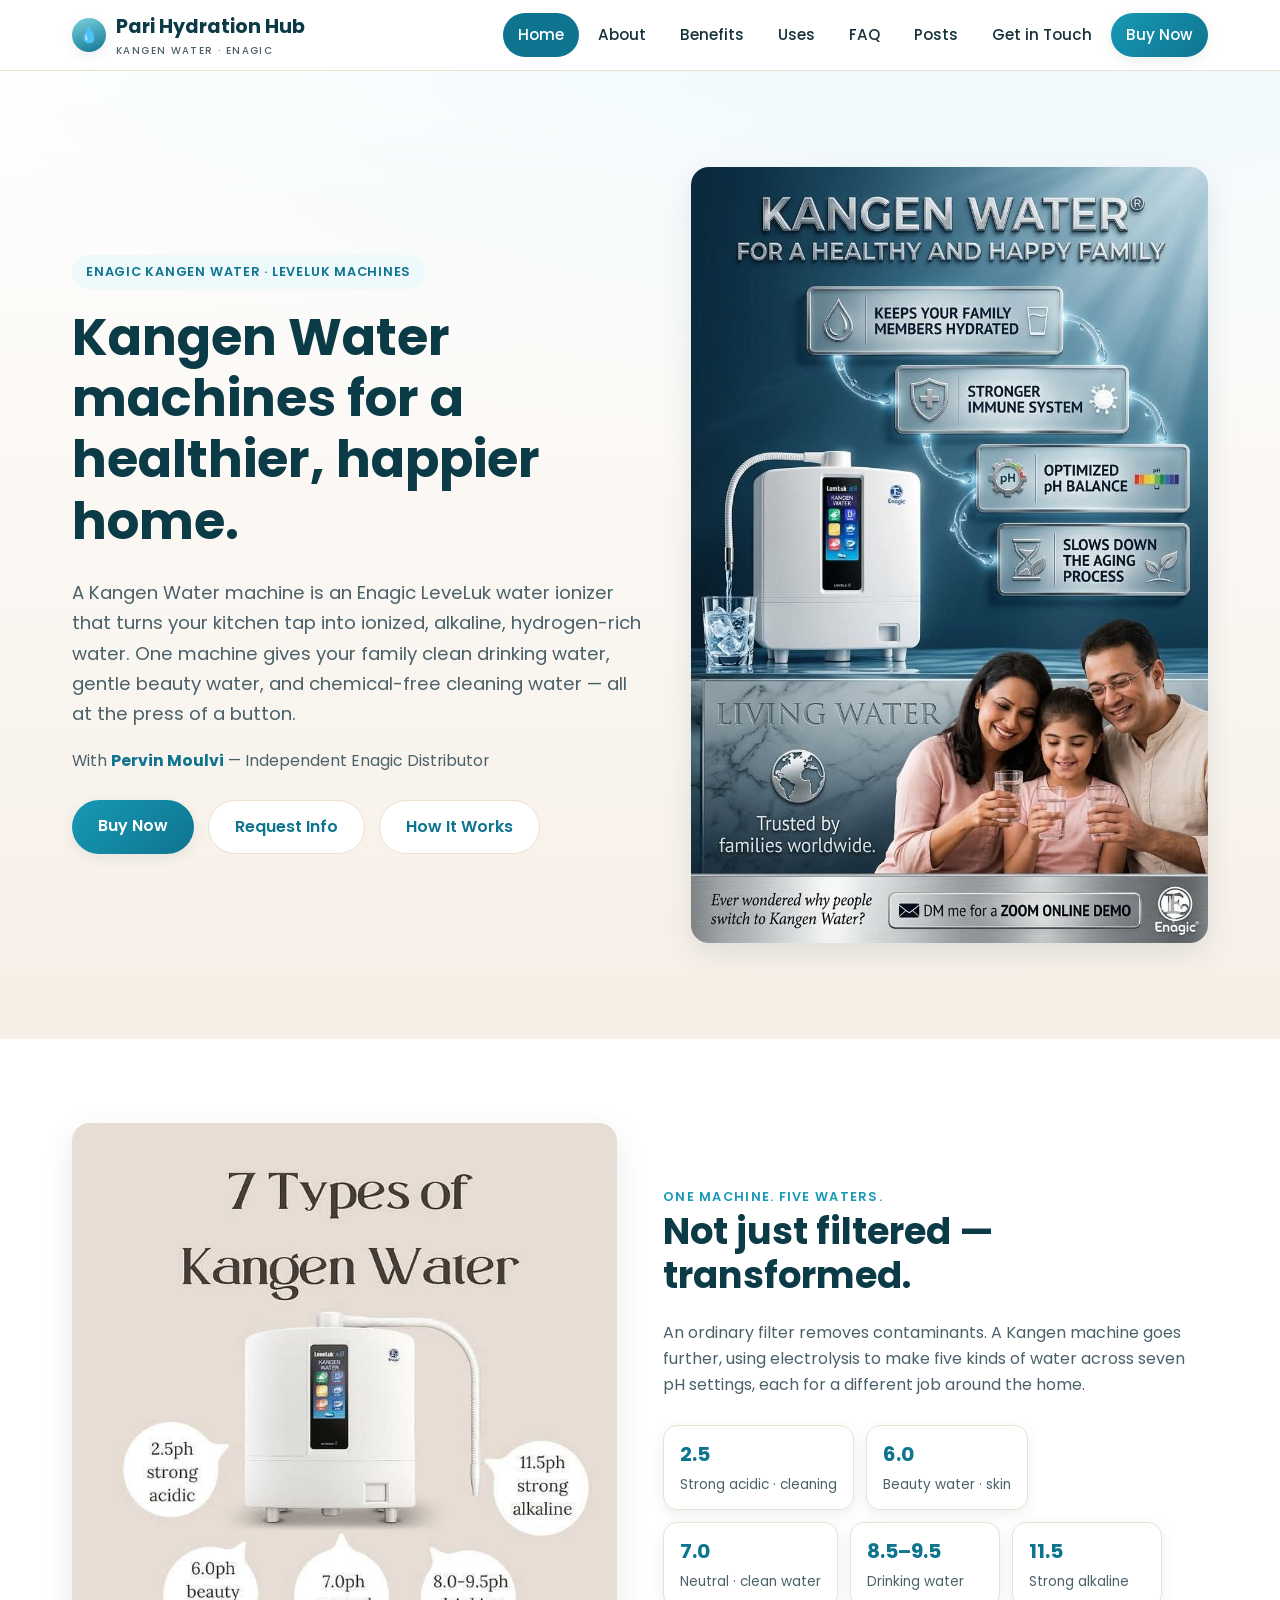
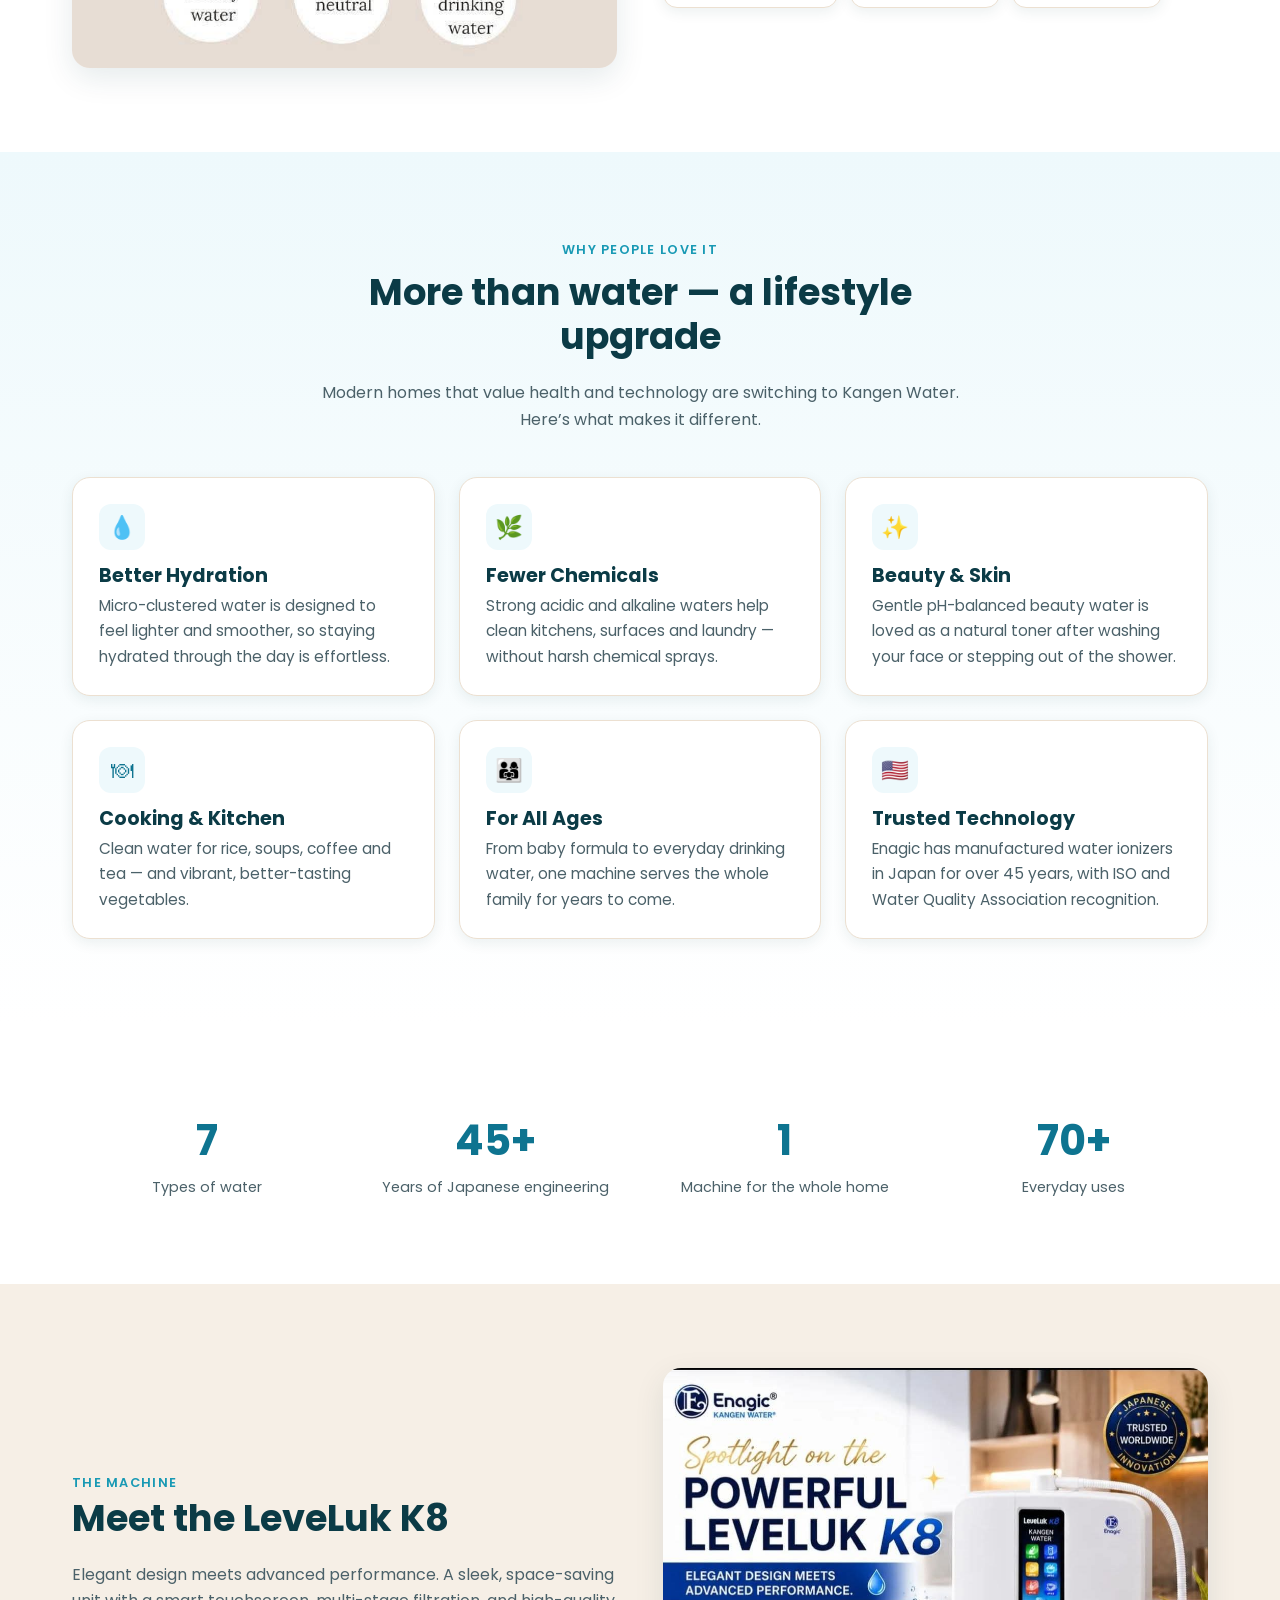
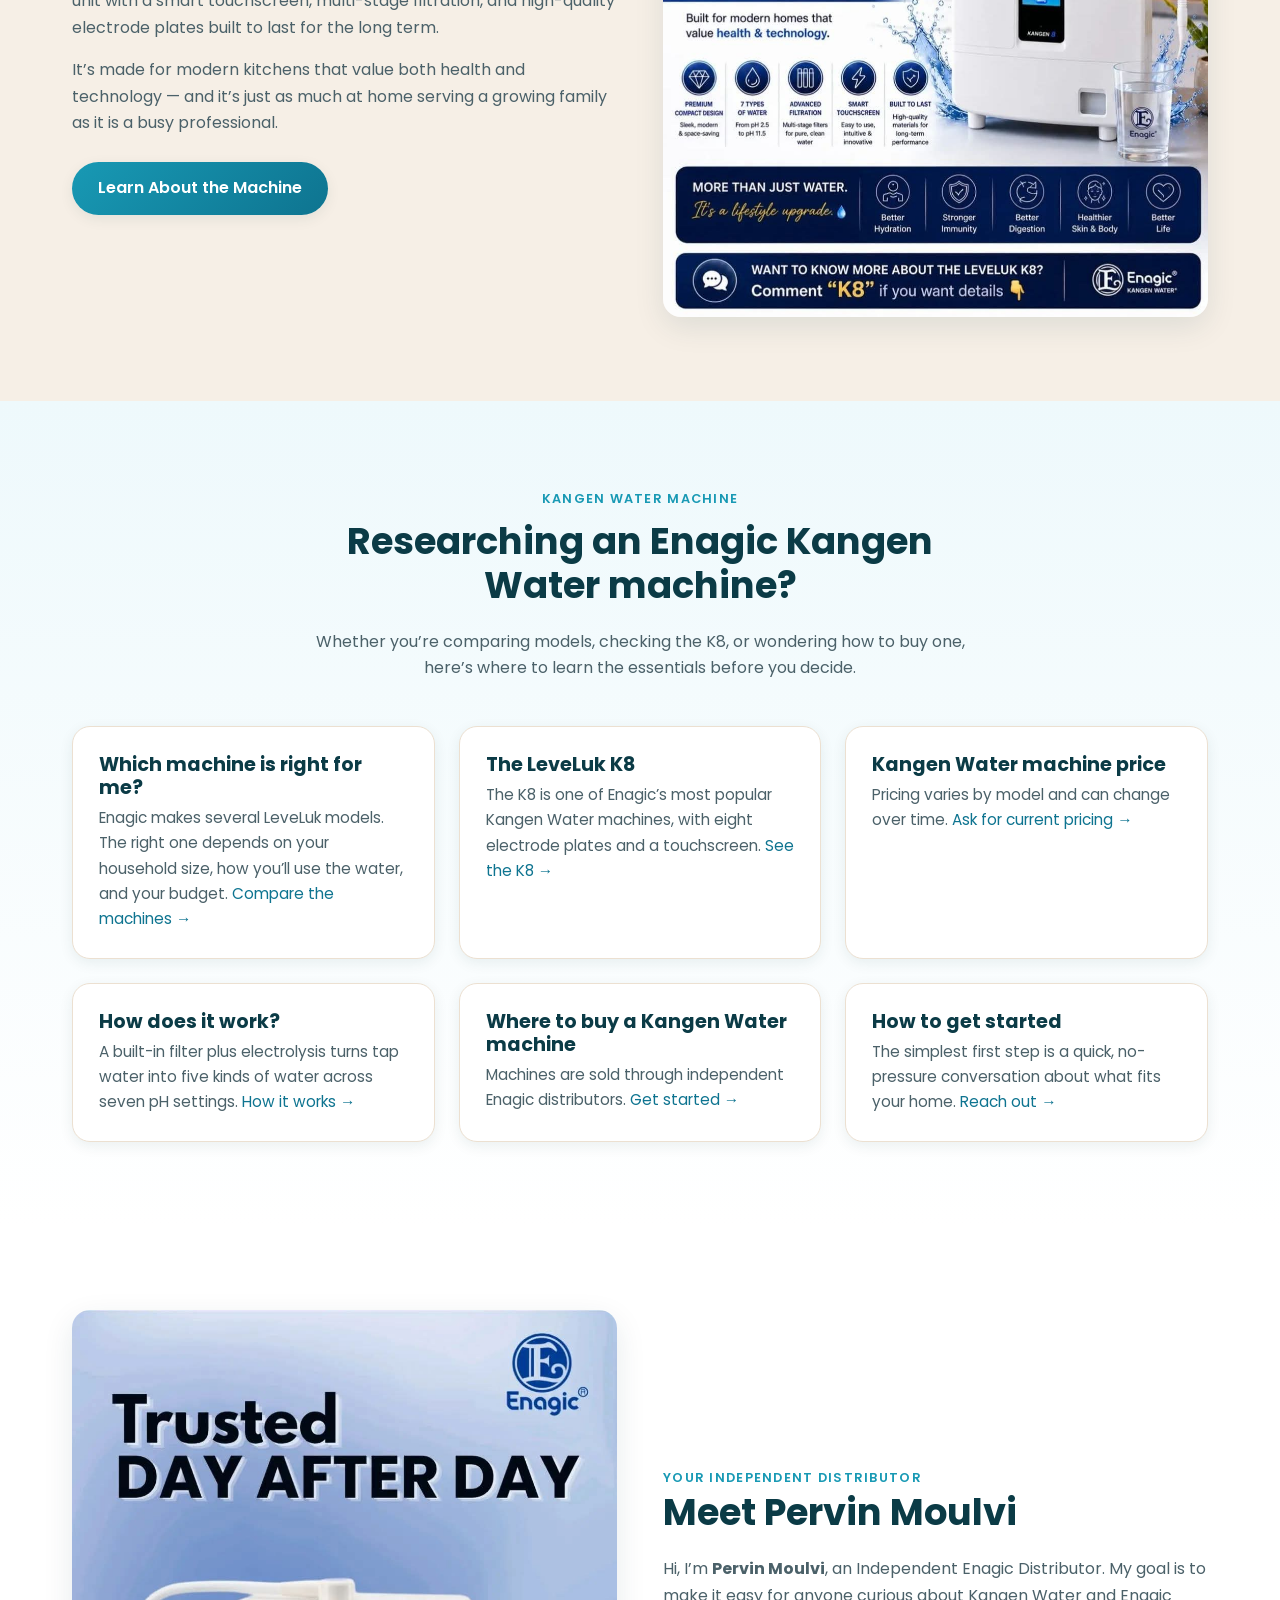
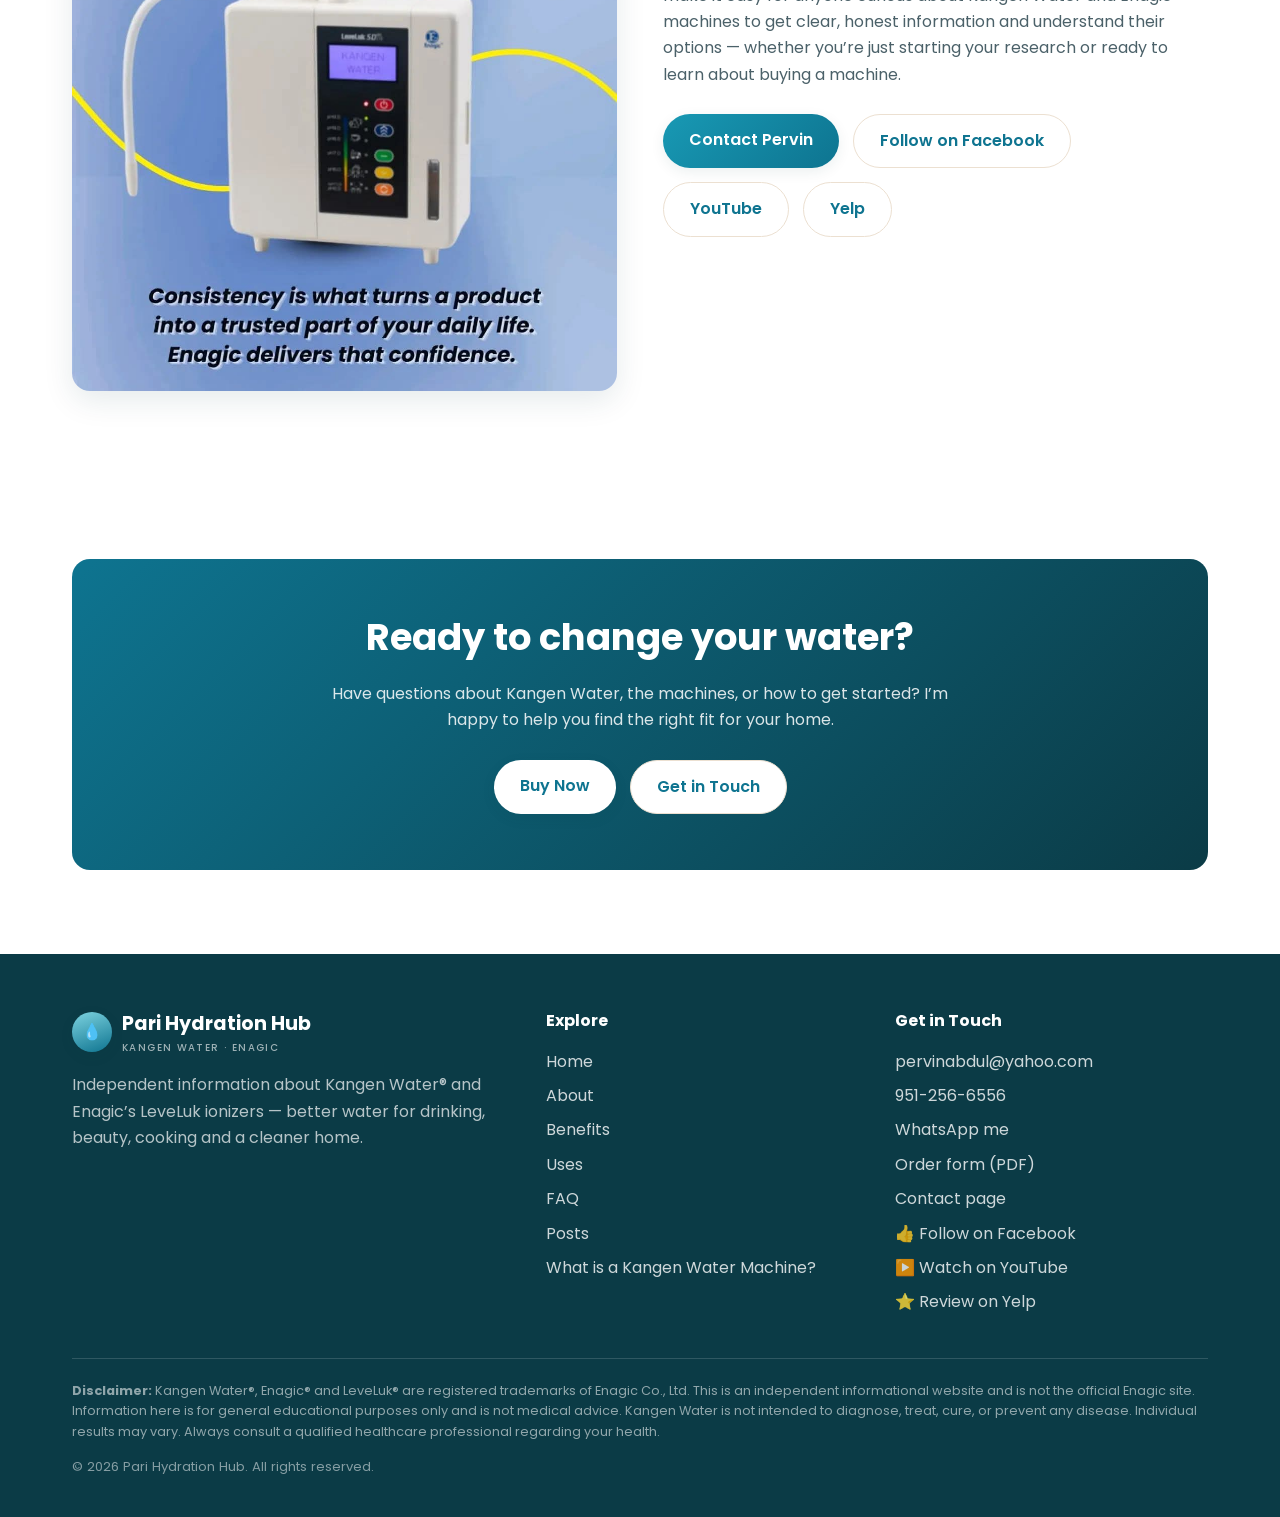
==== commit 22a1e005: "Make site consistent: five waters / seven pH settings, K8 price on guide page, Render as canonical d" ====
--- a/index.html
+++ b/index.html
@@ -13,13 +13,13 @@
   <meta charset="UTF-8" />
   <meta name="viewport" content="width=device-width, initial-scale=1.0" />
   <title>Kangen Water Machine | Enagic Kangen Water — Pari Hydration Hub</title>
-  <meta name="description" content="Learn about Enagic Kangen Water machines, including the LeveLuk K8. Discover how a Kangen Water machine works, the seven water types it makes, and how to get started — with independent distributor Pervin Moulvi." />
-  <link rel="canonical" href="https://codexai-us.github.io/pari-hydration-hub/" />
+  <meta name="description" content="Learn about Enagic Kangen Water machines, including the LeveLuk K8. Discover how a Kangen Water machine works, the five kinds of water it makes, and how to get started — with independent distributor Pervin Moulvi." />
+  <link rel="canonical" href="https://pari-hydration-hub.onrender.com/" />
   <meta property="og:type" content="website" />
   <meta property="og:title" content="Kangen Water Machine | Enagic Kangen Water — Pari Hydration Hub" />
   <meta property="og:description" content="Learn about Enagic Kangen Water machines, including the LeveLuk K8 — how they work, the water types they make, and how to get started." />
-  <meta property="og:url" content="https://codexai-us.github.io/pari-hydration-hub/" />
-  <meta property="og:image" content="https://codexai-us.github.io/pari-hydration-hub/img/k8-spotlight.jpg" />
+  <meta property="og:url" content="https://pari-hydration-hub.onrender.com/" />
+  <meta property="og:image" content="https://pari-hydration-hub.onrender.com/img/k8-spotlight.jpg" />
   <meta name="twitter:card" content="summary_large_image" />
   <link rel="preconnect" href="https://fonts.googleapis.com" />
   <link rel="preconnect" href="https://fonts.gstatic.com" crossorigin />
@@ -73,12 +73,12 @@
   <section class="block">
     <div class="container split">
       <div class="split-media">
-        <img src="img/seven-types.jpg" alt="The seven types of Kangen Water and their pH levels" />
+        <img src="img/seven-types.jpg" alt="The seven pH settings of a Kangen Water machine" />
       </div>
       <div>
-        <span class="eyebrow" style="color:var(--blue-500);font-weight:600;letter-spacing:.1em;text-transform:uppercase;font-size:.8rem;">One Machine. Seven Waters.</span>
+        <span class="eyebrow" style="color:var(--blue-500);font-weight:600;letter-spacing:.1em;text-transform:uppercase;font-size:.8rem;">One Machine. Five Waters.</span>
         <h2>Not just filtered &mdash; transformed.</h2>
-        <p>An ordinary filter removes contaminants. A Kangen machine goes further, using medical-grade electrolysis to restructure your water into seven distinct types, each tuned to a different pH for a different job around the home.</p>
+        <p>An ordinary filter removes contaminants. A Kangen machine goes further, using electrolysis to make five kinds of water across seven pH settings, each for a different job around the home.</p>
         <ul class="ph-list">
           <li><b>2.5</b><span>Strong acidic &middot; cleaning</span></li>
           <li><b>6.0</b><span>Beauty water &middot; skin</span></li>
@@ -186,7 +186,7 @@
         </div>
         <div class="card">
           <h3>How does it work?</h3>
-          <p>A multi-stage filter plus electrolysis restructures tap water into seven pH-specific water types. <a href="about.html">How it works &rarr;</a></p>
+          <p>A built-in filter plus electrolysis turns tap water into five kinds of water across seven pH settings. <a href="about.html">How it works &rarr;</a></p>
         </div>
         <div class="card">
           <h3>Where to buy a Kangen Water machine</h3>
@@ -284,7 +284,7 @@
     "@context": "https://schema.org",
     "@type": "WebSite",
     "name": "Pari Hydration Hub",
-    "url": "https://codexai-us.github.io/pari-hydration-hub/",
+    "url": "https://pari-hydration-hub.onrender.com/",
     "description": "Independent information about Enagic Kangen Water machines, including the LeveLuk K8.",
     "publisher": {
       "@type": "Person",
